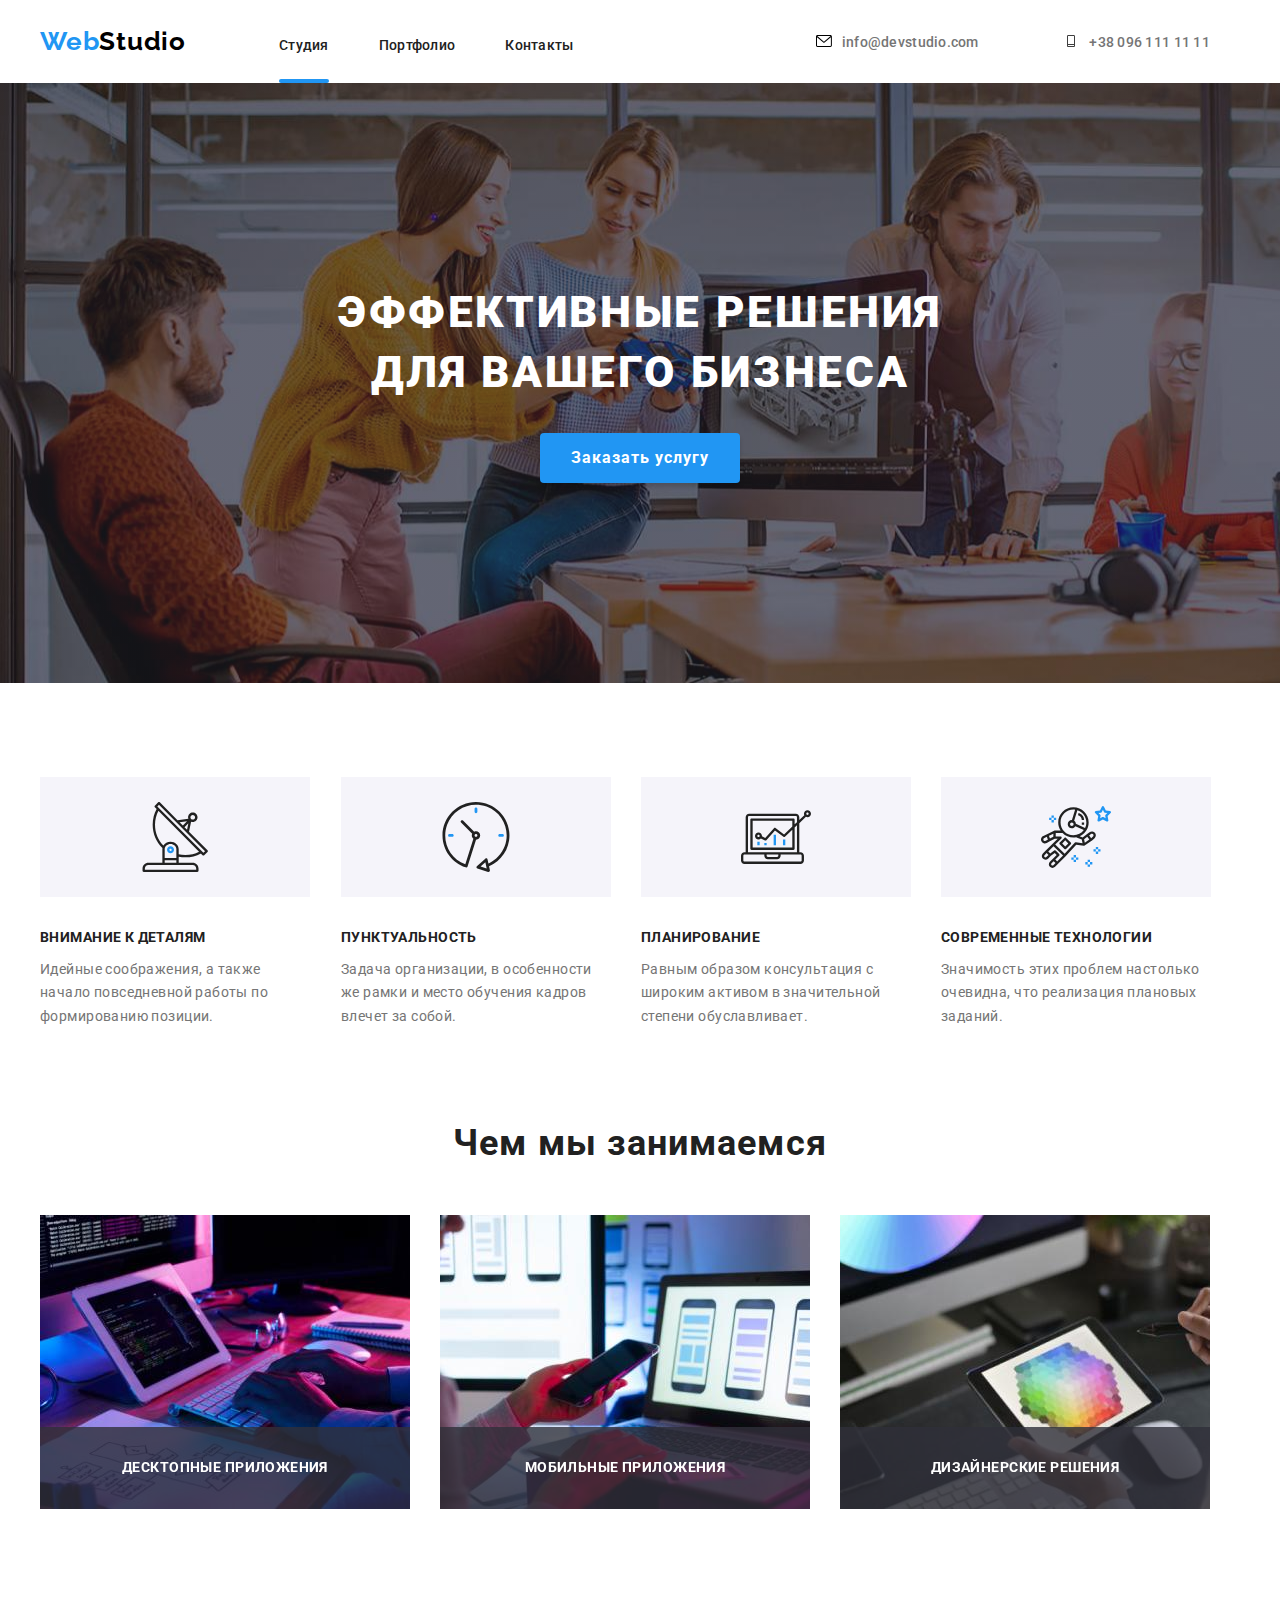
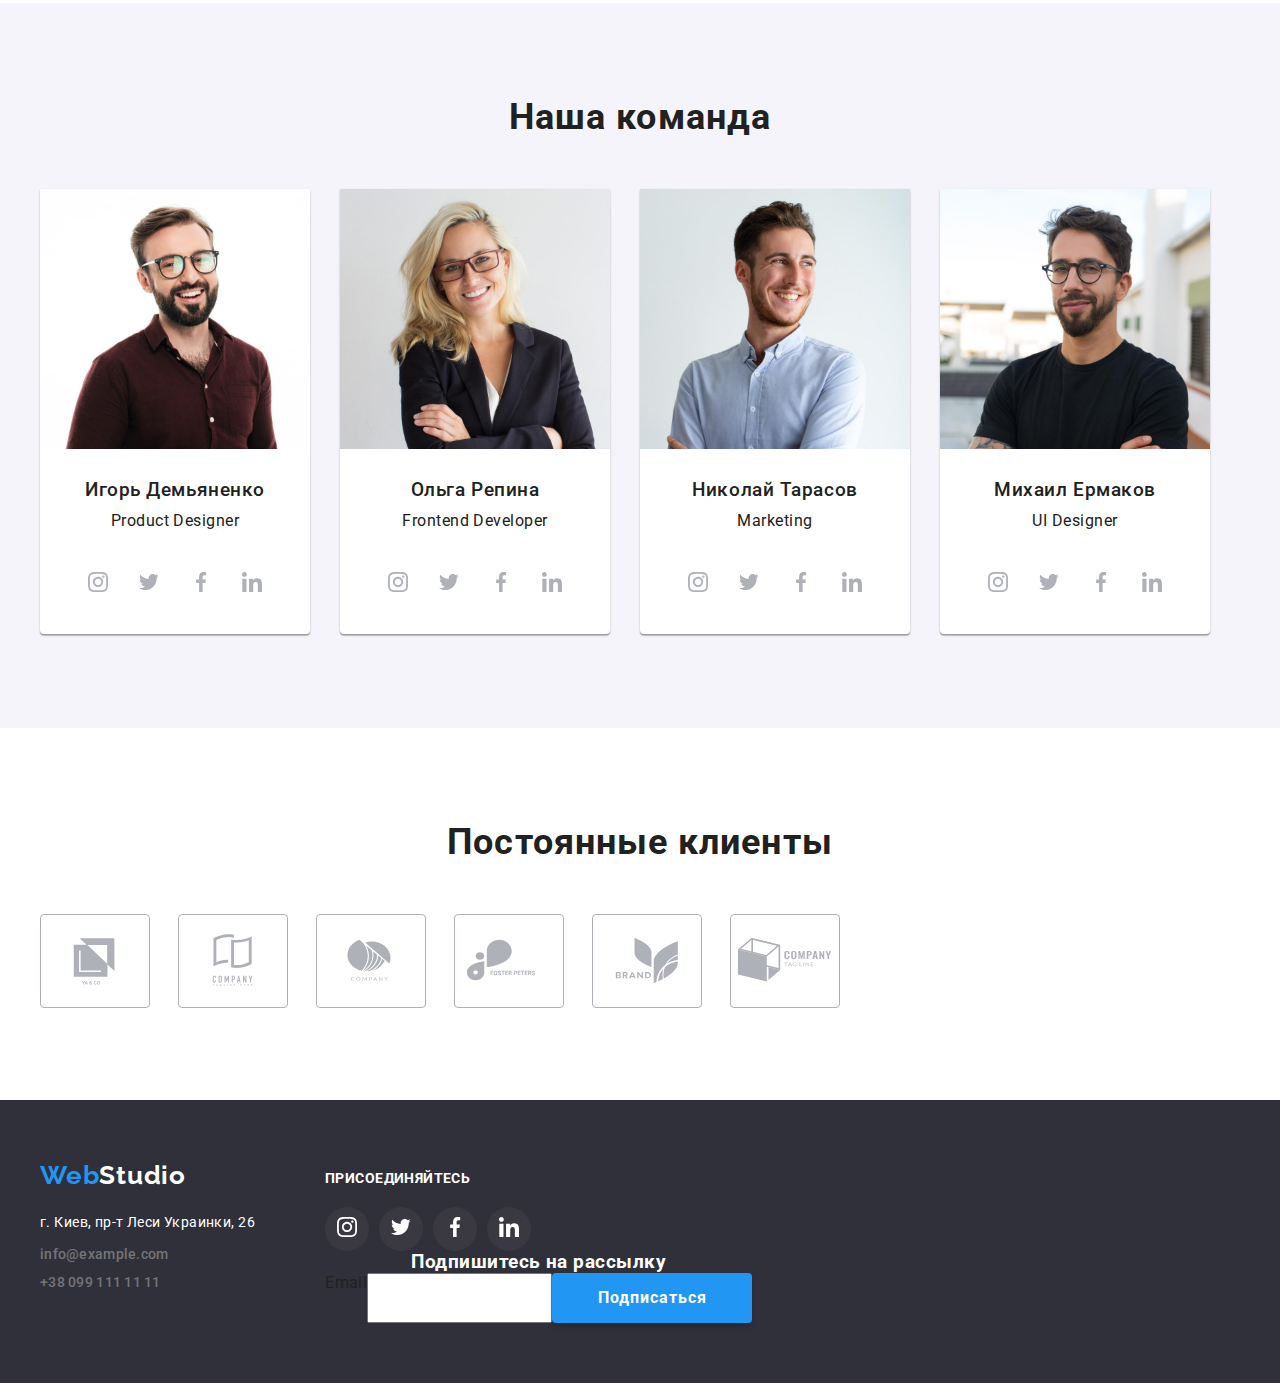
==== index.html @ 3b778300 "дз5 в 2,3" ====
<!DOCTYPE html>
<html lang="ru">
<head>
    <meta charset="UTF-8">
    <meta http-equiv="X-UA-Compatible" content="IE=edge">
    <meta name="viewport" content="width=device-width, initial-scale=1.0">
    <title>Document</title>
    <link href="https://cdnjs.cloudflare.com/ajax/libs/modern-normalize/1.1.0/modern-normalize.min.css">
            <link rel="preconnect" href="https://fonts.googleapis.com">
<link rel="preconnect" href="https://fonts.gstatic.com" crossorigin>
<link href="https://fonts.googleapis.com/css2?family=Raleway:wght@700&family=Roboto:wght@400;500;700;900&display=swap" rel="stylesheet">
        <link rel="stylesheet" href="./css/styles.css" />
</head>
<body> 
 
    <header>
        <div class="container header">
        <nav class="nav">
            <div class="logo-box"><a class="logo " href="./index.html" >Web<span class="logo-studio">Studio</span></a></div>
            <ul class="ul">
                <li class="list-item">
                   <a class="btn-menu link pagge" href="./index.html">Студия</a> 
                </li>
                <li>
                   <a class="btn-menu link" href="./portfolio.html">Портфолио</a> 
                </li><li>
                   <a class="btn-menu link" href="http://1">Контакты</a> 
                </li>
            </ul>
        </nav>
        
            <ul class="mail">                
                <li class="mail-box"><div class="mail-hover"><a class="adress-contakt " href="mailto:info@devstudio.com">
                    <svg><use width="16" height="12" class="adress-icon" href="./img/icons.svg#mail"></use></svg><span class="adress-o">info@devstudio.com</span></a></div></li>
                <li class="mail-box"><div class="mail-hover"><a class="adress-contakt last " href="tel:+380961111111">
                    <svg><use width="16" height="12" class="adress-icon" href="./img/icons.svg#phone"></use></svg><span class="adress-o">+38 096 111 11 11</span></a></div></li>
            </ul>
        
        </div>
    </header>
 
        <!--section main-->
        
        <main class="main">
        <section class="hero ">
            <div class="container hero-box">
            <h1 class="hero-text">Эффективные решения <br> для вашего бизнеса</h1>
            <button data-modal-open class="hero-button" type="button">Заказать услугу</button>
            <div class="backdrop is-hidden" data-modal><div class="modal"><button data-modal-close class="btn-modal">
               <a class="modal-link" href=""> <svg class="btn-modal-pic">
                    <use class="modal-icon" href="./img/icons.svg#close-black">
                    </use>
                </svg></a>
            </button></div>
            </div>
        </section>
        <!--section peculiarity-->
        <section class="feature">
            <div class="container">
            <ul class="ul">
                <li class="description">
                    <div class="description-box">
                        <svg>
                            <use  width="70" height="70" class="description-icon" href="./img/icons.svg#warning">
                            </use>
                        </svg>
                    </div>
                    <h3 class="advantage-title">Внимание к деталям</h3>
                    <p class="advantage-text">Идейные соображения, а также начало повседневной работы по формированию позиции.</p>
                </li>
                <li class="description">
                    <div class="description-box">
                     <svg>
                        <use  width="70" height="70" class="description-icon" href="./img/icons.svg#clock">
                        </use>
                       </svg>
                    </div>
                    <h3 class="advantage-title">Пунктуальность</h3>
                    <p class="advantage-text">Задача организации, в особенности же рамки и место обучения кадров влечет за собой.</p>
                </li>
                <li class="description">
                    <div class="description-box">
                     <svg>
                        <use  width="70" height="70" class="description-icon" href="./img/icons.svg#pc">
                        </use>
                     </svg>
                    </div>
                    <h3 class="advantage-title">Планирование</h3>
                    <p class="advantage-text">Равным образом консультация с широким активом в значительной степени обуславливает.</p>
                </li>
                <li class="description">
                    <div class="description-box">
                      <svg>
                        <use  width="70" height="70" class="description-icon" href="./img/icons.svg#astronaut">
                        </use>
                     </svg>
                    </div>
                    <h3 class="advantage-title">Современные технологии</h3>
                    <p class="advantage-text">Значимость этих проблем настолько очевидна, что реализация плановых заданий.</p>
                </li>
            </ul>
            </div>
    </section>
    <section class="workers">
    <div class="container">
        <h2 class="prezent" >Чем мы занимаемся</h2>
        <ul class="ul">
            <li class="prezent-link">
              <div class="perzent-box"> <img class="prezent-picture"  src="./img/img.jpg" alt="пишет текст на компютере" width="370" height="294"> 
               <div  class="prezent-description"> <p class="prezent-text">Десктопные приложения</p></div></div>
            </li>
            <li class="prezent-link">
               <div class="perzent-box"><img class="prezent-picture"  src="./img/img1.jpg" alt="смотрит на мобильную версию" width="370" height="294"> 
               <div  class="prezent-description"> <p class="prezent-text">Мобильные приложения</p></div></div>
            </li>
            <li class="prezent-link">
               <div class="perzent-box"><img class="prezent-picture"  src="./img/img2.jpg" alt="подберает цвет на планшете" width="370" height="294"> 
               <div  class="prezent-description"> <p class="prezent-text">Дизайнерские решения</p></div></div>
            </li>
        </ul>
    </div>
    </section>
    <section class="comand-section">
    <div class="container ">
        <h2 class="comand">Наша команда</h2>
        <ul class="ul">
            <li class="comand-li">
                <img class="comand-foto" src="./img/igor.jpg" alt="Игорь Демьяненко" width="270" height="260">
                <div class="comand-cart">
                <h3 class="comand-person">Игорь Демьяненко</h3>
                <p class="comand-profession" lang="en"> Product Designer</p>
                </div>
                <div class="social-section">
                    <ul class="social">
                    <li class="social-link">
                       <a class="sl" href="">
                           <svg>
                               <use  width="20" height="20" class="social-icon" href="./img/icons.svg#instagram">

                               </use>
                           </svg>
                       </a>
                    </li>
                    <li class="social-link">
                        <a class="sl" href="">
                           <svg>
                               <use  width="20" height="20" class="social-icon" href="./img/icons.svg#twitter">

                               </use>
                           </svg>
                       </a>
                    </li>
                    <li class="social-link">
                        <a class="sl" href="">
                           <svg>
                               <use  width="20" height="20" class="social-icon" href="./img/icons.svg#facebook">

                               </use>
                           </svg>
                       </a>
                    </li>
                    <li class="social-link">
                        <a class="sl" href="">
                           <svg>
                               <use  width="20" height="20" class="social-icon" href="./img/icons.svg#linkedin">

                               </use>
                           </svg>
                       </a>
                    </li>
                </ul>
                </div>
            </li>
            <li class="comand-li">
                <img class="comand-foto" src="./img/olga.jpg" alt="Ольга Репина" width="270" height="260">
                <div class="comand-cart">
                <h3 class="comand-person">Ольга Репина</h3>
                <p class="comand-profession" lang="en"> Frontend Developer</P>
                </div>
                 <div class="social-section">
                   <ul class="social">
                    <li class="social-link">
                       <a class="sl" href="">
                           <svg>
                               <use  width="20" height="20" class="social-icon" href="./img/icons.svg#instagram">

                               </use>
                           </svg>
                       </a>
                    </li>
                    <li class="social-link">
                        <a class="sl" href="">
                           <svg>
                               <use  width="20" height="20" class="social-icon" href="./img/icons.svg#twitter">

                               </use>
                           </svg>
                       </a>
                    </li>
                    <li class="social-link">
                        <a class="sl" href="">
                           <svg>
                               <use  width="20" height="20" class="social-icon" href="./img/icons.svg#facebook">

                               </use>
                           </svg>
                       </a>
                    </li>
                    <li class="social-link">
                        <a class="sl" href="">
                           <svg>
                               <use  width="20" height="20" class="social-icon" href="./img/icons.svg#linkedin">

                               </use>
                           </svg>
                       </a>
                    </li>
                </ul>
                </div>
            </li>
            <li class="comand-li">
                <img class="comand-foto" src="./img/nikolay.jpg" alt="Николай Тарасов" width="270" height="260">
                <div class="comand-cart">
                <h3 class="comand-person">Николай Тарасов</h3>
                <p class="comand-profession" lang="en"> Marketing</p>
                </div>
                  <div class="social-section">
                    <ul class="social">
                    <li class="social-link">
                       <a class="sl" href="">
                           <svg>
                               <use  width="20" height="20" class="social-icon" href="./img/icons.svg#instagram">

                               </use>
                           </svg>
                       </a>
                    </li>
                    <li class="social-link">
                        <a class="sl" href="">
                           <svg>
                               <use  width="20" height="20" class="social-icon" href="./img/icons.svg#twitter">

                               </use>
                           </svg>
                       </a>
                    </li>
                    <li class="social-link">
                        <a class="sl" href="">
                           <svg>
                               <use  width="20" height="20" class="social-icon" href="./img/icons.svg#facebook">

                               </use>
                           </svg>
                       </a>
                    </li>
                    <li class="social-link">
                        <a class="sl" href="">
                           <svg>
                               <use  width="20" height="20" class="social-icon" href="./img/icons.svg#linkedin">

                               </use>
                           </svg>
                       </a>
                    </li>
                </ul>
                </div>
            </li>
            <li class="comand-li last">
                <img class="comand-foto" src="./img/mihail.jpg" alt="Михаил Ермаков" width="270" height="260">
                <div class="comand-cart">
                <h3 class="comand-person">Михаил Ермаков</h3>
                <p lang="en"class="comand-profession">UI Designer</p>
                </div>
                  <div class="social-section">
                   <ul class="social">
                    <li class="social-link">
                       <a class="sl" href="">
                           <svg>
                               <use  width="20" height="20" class="social-icon" href="./img/icons.svg#instagram">

                               </use>
                           </svg>
                       </a>
                    </li>
                    <li class="social-link">
                        <a class="sl" href="">
                           <svg>
                               <use  width="20" height="20" class="social-icon" href="./img/icons.svg#twitter">

                               </use>
                           </svg>
                       </a>
                    </li>
                    <li class="social-link">
                        <a class="sl" href="">
                           <svg>
                               <use  width="20" height="20" class="social-icon" href="./img/icons.svg#facebook">

                               </use>
                           </svg>
                       </a>
                    </li>
                    <li class="social-link">
                        <a class="sl" href="">
                           <svg>
                               <use  width="20" height="20" class="social-icon" href="./img/icons.svg#linkedin">

                               </use>
                           </svg>
                       </a>
                    </li>
                </ul>
                </div>
    </section>
    <section class="client">
        <div class="container">
            <h2 class="client-text">Постоянные клиенты</h2>
            <ul class="client-section" >
                <li class="client-company">
                    <a href="" class="client-link">
                    <svg class="union">
                      <use width="106"  height="92"  class="icon-client" href="./img/icons.svg#union" ></use>  
                        
                    </svg>
                    </a>
                </li >
                <li class="client-company">
                    <a href="" class="client-link">
                    <svg class="union">
                      <use width="106"  height="92"  class="icon-client" href="./img/icons.svg#union-2"></use>  
                        
                    </svg>
                    </a>
                </li>
                <li class="client-company">
                    <a href="" class="client-link">
                        <svg class="union">
                            <use width="106"  height="92"  class="icon-client" href="./img/icons.svg#union-3"></use>  
                        </svg>
                    </a>
                </li>
                <li class="client-company">
                   <a href="" class="client-link">
                    <svg class="union">
                      <use width="106"  height="92"  class="icon-client" href="./img/icons.svg#union-4"></use>  
                        </svg>
                    </a>
                </li>
                <li class="client-company">
                   <a href="" class="client-link">
                   <svg class="union">
                      <use width="106"  height="92"  class="icon-client" href="./img/icons.svg#union-5"></use>  
                        
                    </svg>
                    </a>
                </li>
                <li class="client-company">
                   <a href="" class="client-link">
                    <svg class="union">
                      <use width="106"  height="92"  class="icon-client" href="./img/icons.svg#union-6"></use>  
                        
                    </svg>
                    </a>
                </li>
            </ul>
        </div>

    </section>
    </main>
    <footer class="footer ">
        <div class="container" style="display: flex;">
        <div class="fb-contact ">
        <!-- <div class="social-fl"> -->
           <div class="logo-footer"><a class="logo " href="./index.html">Web<span class="logo-studio-footer">Studio</span></a>
            </div> 
           <address  class="adress-foorer-box">
            <ul class="adress-footer link">
                <li class="ul-footer link">
                    <a class="footer-k adress link" href="">г. Киев, пр-т Леси Украинки, 26</a>
                </li>
                <li class="ul-footer link">
                    <a class="adress-contakt link" href="mailto:info@example.com">info@example.com</a>
                </li>
                <li class="ul-footer link">
                    <a class="adress-contakt last link" href="tel:+380991111111">+38 099 111 11 11</a>
                </li>
            </ul>
          </address>
        </div>
        <!-- </div>  -->
        <div class="comon "> <div><h2 class="comon-text">присоединяйтесь</h2></div>
           
                 <div>
                     <ul class="social-footer  ">
                    <li class="social-link social-link--footer">
                       <a href="">
                           <svg>
                               <use  class="social-icon-f" href="./img/icons.svg#instagram">

                               </use>
                           </svg>
                       </a>
                    </li>
                    <li class="social-link social-link--footer">
                        <a href="">
                           <svg>
                               <use  class="social-icon-f" href="./img/icons.svg#twitter">

                               </use>
                           </svg>
                       </a>
                    </li>
                    <li class="social-link social-link--footer">
                        <a href="">
                           <svg>
                               <use class="social-icon-f" href="./img/icons.svg#facebook">

                               </use>
                           </svg>
                       </a>
                    </li>
                    <li class="social-link social-link--footer">
                        <a href="">
                           <svg>
                               <use   class="social-icon-f" href="./img/icons.svg#linkedin">
                               </use>
                           </svg>
                       </a>
                    </li>
                 </ul></div>
        <div>
            <h3 class="footer-link">Подпишитесь на рассылку</h3>
        </div>
        <div class="letter">
            <label for="user_email">Email</label>
  <input type="email" name="email" id="user_email" />
            <button class="btn-footer">Подписаться</button>
        </div>
        
      </div>
    </footer>
  </div>
  <script src="./js/modal.js"></script>
 </body>
</html>
---- css/styles.css ----
body {
    color: #212121;
    font-family: 'Roboto', sans-serif;
    letter-spacing: 0.03em;
    margin: 0;
    padding: 0;
    
}
:root{
    --primary-title-color: #212121;
    --secondary-title-color: #757575;
    --adress-color: #ffffff;
    --hover-effect-color: #2196F3;
    --futer-color: #2F303A;
    --section-color: #F5F4FA;

}
h3,
p,
ul{   
    margin: 0;
    padding: 0;
}
.container {
    width: 1200px;
    padding-left: 15px;
    padding-right: 15px;
    margin-left: auto;
    margin-right: auto;
}
.header{
    display: flex;
    align-items: center;
    justify-content: center;
   }
.nav{ 
    display: flex;
    align-items: baseline;
   }
.header .mail-box {
    /*margin-top: 32px;
    */
        /*padding-bottom: 32px;*/
        padding-top: 32px;
        margin-bottom: 32px;
}
.main-header {
    border-bottom: 1px solid #ECECEC;
    
}
.link{
    display: block;
    text-decoration: none;
    list-style: none;
}
.logo{
    display: flex;
    font-family: Raleway;
    font-weight: 700;
    font-size: 26px;
    line-height: 1.19;
    letter-spacing: 0.03em;
    color: var(--hover-effect-color);
    text-decoration: none;
    list-style: none;
    
}
.logo-box{
    padding-top: 24px;
    padding-bottom: 25px;
    }
a.logo{
    
    margin-bottom: 0px;
}
.logo-studio{
    display: flex;
    margin-right: 93px;
    
    font-family: Raleway;
    font-weight: 700;
    font-size: 26px;
    line-height: 1.19;
    letter-spacing: 0.03em;
    color: black;
        }
.logo-studio-footer{
      font-family: Raleway;
      font-weight: 700;
      font-size: 26px;
      line-height: 1.19;
      letter-spacing: 0.03em;
      text-decoration: none;
      color:var(--adress-color) 
      }
.ul{
        display: flex;
        /* margin-bottom: 94px; */
        list-style: none;
        text-decoration: none;
        padding-inline-start: 0px;

    }
    .nav ul{
        margin-bottom: 0px;
    }
.ul a{
       list-style-type: none;
       list-style: none;
              
    }
    .ik {
        display: flex;
        margin-bottom: 50px;
        list-style: none;
        text-decoration: none;
        padding-inline-start: 0px;
    }
.list-item{
    position: relative;
}
.btn-menu{
    position: relative;
    margin-right: 50px;
    font-weight: 500;
    font-size: 14px;
    line-height: 1.14;
    letter-spacing: 0.02em;
    color: var(--primary-title-color);
    text-decoration: none;
    transition-property: color;
    transition-duration: 250ms;
    transition-timing-function: cubic-bezier(0.4, 0, 0.2, 1);
}

.btn-menu:hover,:focus{color: var(--hover-effect-color);}
.pagge::after {
    content: '';
    width: 100%;
    height: 4px;
    background-color: var(--hover-effect-color);
    position: absolute;
    bottom: -30px;
    left: 0;
    border-radius: 2px;
    
}

.adress-contakt{
    margin-right: 50px;
    font-weight: 500;
    font-size: 14px;
    line-height: 1.14;
    letter-spacing: 0.02em;
    color: var(--secondary-title-color);
    font-style: normal;
    text-decoration: none;
    list-style: none;
    transition-property: color;
    transition-duration: 250ms;
    transition-timing-function: cubic-bezier(0.4, 0, 0.2, 1);
    }
    
   
.adress-contakt:hover,:focus{color: var(--hover-effect-color);
}

.adress-contakt svg{
    width: 16px;
    height: 12px;
}
.adress-icon{
    display: flex;
    /* margin: right 10px; */
}
.adress-o{
    margin-left: 10px;
}
/* .adress-icon:hover{
    fill: var(--hover-effect-color);
} */
.mail-hover:hover {
    color: var(--hover-effect-color);
    fill: currentColor;
}
.mail{margin-left: auto;
    margin-top: 0px;
    margin-bottom: 0;
  }
.mail-box{
    display: inline-block;
    margin-left: auto;
    margin-right: 30px;
    text-decoration: none;
    list-style: none;
}
.last{margin-right: 0px;}

.hero{
    display: block;
    max-width: 100%;
    height: auto;
    margin-left: auto;
    margin-right: auto;
    
    
    max-width: 1600px;
    /* height: 600px; */
    padding-top: 200px;
    padding-bottom: 200px;
    
    background-image: linear-gradient(to right, rgba(47, 48, 58, 0.4), rgba(47, 48, 58, 0.4)),
    url(../images/heroy.jpg);
    
    /* background-position: center;
    background-size: cover; */
    background-repeat: no-repeat;
    
}
.hero-text{
    display: flex;
    justify-content: center;
    box-sizing: content-box;
    margin-top: 0px;
    margin-bottom: 30px;
    font-weight: 900;
    font-size: 44px;
    line-height: 1.36;
    text-align: center;
    letter-spacing: 0.06em;
    text-transform: uppercase;
    color: var(--adress-color)
    
}
.hero-button{
    display: block;
    margin-left: auto;
    margin-right: auto;
    font-family: Roboto;
    width: 200px;
    height: 50px;
    font-weight: 700;
    font-size: 16px;
    line-height:1.85;
    letter-spacing: 0.06em;
    cursor: pointer;
    color: var(--adress-color);
    background: #2196F3;
    box-shadow: 0px 4px 4px rgba(0, 0, 0, 0.15);
    border-radius: 4px;
    border: none;
      transition-property: color;
      transition-duration: 250ms;
      transition-timing-function: cubic-bezier(0.4, 0, 0.2, 1);
}
.backdrop{
    position: fixed;
    top: 0;
    left: 0;
    width: 100%;
    height: 100%;
    background: rgba(0, 0, 0, 0.2);
    transition-property: background;
    transition-duration: 250ms;
    transition-timing-function: cubic-bezier(0.4, 0, 0.2, 1);
    
    
}
.backdrop.is-hidden{
    opacity: 0;
    pointer-events: none;
}
.modal{
    position: absolute;
    top: 50%;
    left: 50%;
    transform: translate(-50%, -50%);
    height: 581px;
    width: 528px;
    background-color: var(--adress-color);
    box-shadow: 0px 1px 3px rgba(0, 0, 0, 0.12),
    0px 1px 1px rgba(0, 0, 0, 0.14),
    0px 2px 1px rgba(0, 0, 0, 0.2);
    border-radius: 4px;
    
}

.btn-modal{
    display: flex;
    justify-content: center;
    align-items: center;
    margin-left: auto;
    margin-right: 8px;
    margin-top: 8px;
    width: 30px;
    height: 30px;
    fill: var(--secondary-title-color);
    background: #FFFFFF;
    border: 1px solid rgba(0, 0, 0, 0.1);
    border-radius: 50%;
    transition-property: color;
    transition-duration: 2000ms;
    transition-timing-function: cubic-bezier(0.4, 0, 0.2, 1);
}
/* .btn-modal:hover{
    
    border: 1px solid var(--hover-effect-color);
    cursor:pointer;
    } */
/* .modal-icon{
    width: 100%;
} */
.btn-modal:hover .modal-icon{
    fill: var(--hover-effect-color);
}

.btn-modal-pic{
    display: flex;
    
    justify-content: center;
    align-items: center;
    width: 18px;
    height: 18px;
}

/*feature*/
.feature{/*padding-bottom: 94px;*/
padding-top: 94px; padding-bottom: 94px;}
.description{
    margin-right: 30px;
}
.description:last-child{
    margin-right: 0px;
}
.description-box{
    display: flex;
    justify-content: center;
    align-items: center;
    width: 270px;
    height: 120px;
    background-size:cover;
    background-color: #F5F4FA;
    margin-bottom: 30px;
}
.description-box svg{
    width: 70px;
    height: 70px;
}
.description-icon{
    
    
    fill:#212121;
    /* margin: auto;
    width: 270px; 
    height: 120px; */
    
    
}
.advantage-title{
    display: inline-block;
    margin-bottom: 10px;
    font-family: Roboto;
    font-weight: 700;
    font-size: 14px;
    line-height: 1.42;
    letter-spacing: 0.03em;
    text-transform: uppercase;
    color: var(--primary-title-color);
}
.advantage-text{
    display: inline-block;
    width: 270px;
    font-family: Roboto;
    font-size: 14px;
    line-height: 1.71;
    margin-bottom: 0px;
    letter-spacing: 0.03em;
    color: var(--secondary-title-color);
}
/*prezent*/ 
.prezent-picture {
        
        display: block;
        max-width: 100%;
        height: auto;
    }

.workers{
    /* padding-top: 94px; */
    padding-bottom: 94px;}
.prezent{
    display: flex;
    justify-content: center;
    margin-right: auto;
    margin-top: 0px;
    margin-bottom: 50px;
    margin-left: auto;
    font-weight: 700;
    font-size: 36px;
    line-height: 1.16;
    text-align: center;
    letter-spacing: 0.03em;
}
.prezent-link{
    position: relative;
    display: inline-block;
    margin-right: 30px;
    
}
.prezent-link:last-of-type{margin-right: 0px;}
/*comand*/
.perzent-box{
    position: relative;}
.prezent-description{
    width: 100%;
    height: 82px;
    background-color: rgba(47, 48, 58, 0.8);
    position: absolute;
    bottom: 0;    
    color: var(--adress-color);
    font-family: Roboto;
    font-style: normal;
    font-weight: 700;
    font-size: 14px;
    line-height: 1.14;
    letter-spacing: 0.03em;
    text-transform: uppercase;
    /* text-align: center; */
   
}
.prezent-text{
    display: flex;
    height: 100%;
    justify-content: center;
    align-items: center;
    /* position: relative;
    left: 50%;
    top: 50%;
    transform: translate(-25%, -50%); */
    
}

.comand-section {
    padding-top: 94px;
    padding-bottom: 94px;
    max-width: 1600px;
    margin-left: auto;
    margin-right: auto;
    background-color: var(--section-color);}
    
.comand{
    display: flex;
    margin-top: 0px;
    margin-bottom: 50px;
    justify-content: center;
    font-family: Roboto;
    font-weight: 700;
    font-size: 36px;
    line-height: 1.16;
    text-align: center;
    letter-spacing: 0.03em;
    color: var(--primary-title-color);
}

.comand-li{
    display: flex;
    flex-direction: column;
    justify-content: center;
    background-color: var(--adress-color);
    margin-right: 30px;
    box-shadow: 0px 1px 3px rgba(0, 0, 0, 0.12),
    0px 1px 1px rgba(0, 0, 0, 0.14),
    0px 2px 1px rgba(0, 0, 0, 0.2);
    border-radius: 0px 0px 4px 4px;
    
}    
.comand-li:last-of-type{margin-right: 0px;}
.comand-foto{
    display: block;
    max-width: 100%;
    height: auto;
    
}
   .card{
       
       padding-top: 20px;
       
   }
.comand-cart p,h3{display: flex;
        justify-content: center;}
.comand-cart p{margin-top: 10px;
margin-bottom: 30px;}
.comand-person{
    
    margin-top: 30px;
    margin-bottom: 10px;
    font-weight: 500;
    /*font-size: 16px;*/
    line-height: 1.19;
    text-align: center;
    letter-spacing: 0.03em;
    color: var(--primary-title-color);

}
.comand-proffession{
    margin-bottom: 10px;
    margin-top: 10px;
    line-height: 1.19;
    letter-spacing: 0.03em;
    color: var(--secondary-title-color);
}

.social{
    display: flex;
    justify-content:space-around;
    padding-left: 0px;
    margin-bottom: 30px;
}
.social-section{
    padding-left: 32px;
    padding-right: 32px;
}
.social-link{
    display: flex;
    flex-direction: column;
    justify-content: center;
    align-items: center;
    
    width: 44px;
    height: 44px;
    fill: #AFB1B8;
    text-decoration: none;
    list-style: none;

}


.social-link svg{
    width: 20px;
    height: 20px;
}
.sl{ width: 100%;
    height: 100%;
    display: flex;
    border-radius: 50%;
    align-items: center;
    justify-content: center;
      transition-property: fill, background-color;
      transition-duration: 250ms;
      transition-timing-function: cubic-bezier(0.4, 0, 0.2, 1);
}
.sl:hover {
    /* display: flex;
    border-radius: 50%; */
    fill: var(--adress-color);
    background-color: var(--hover-effect-color);
    /* width: 44px;
    height: 44px;
    justify-content: center;
    align-items: center; */
}
.social-link:focus{
    background-color: var(--hover-effect-color);
}
.social-icon:hover{
    fill: var(--adress-color);
}   
   


.social-icon-instagram{
    background-position: center;
    background-size: cover;
    
}
.social-icon{
    display:flex;
      transition-property: color;
      transition-duration: 250ms;
      transition-timing-function: cubic-bezier(0.4, 0, 0.2, 1);
   
}

.adress{
    font-style: normal;
    font-size: 14px;
    line-height: 1.71;
    letter-spacing: 0.03em;
    
    columns: var(--adress-color);
}
.client{
    padding-top: 94px;
    padding-bottom: 94px;
}
.client-text{
  
   margin-top: 0px;
   margin-bottom: 50px;
   justify-content: center;
   font-family: Roboto;
   font-weight: 700;
   font-size: 36px;
   line-height: 1.16;
   text-align: center;
   letter-spacing: 0.03em;
   color: var(--primary-title-color);
}
.client-section {
    display: flex;
    padding-left: 0px;
    /* justify-content: space-evenly; */
    text-decoration: none;
    list-style: none;

}
.client-company{
    /* display: flex;
    width: 100%;
    align-items: center;
    justify-content: center; */
    margin-right: 30px;
    /* border: 1px solid #AFB1B8;
    /* box-sizing: border-box; */
    border-radius: 4px;  */
    width: 170px;
    height: 92px;
    
}
.client-company:last-child{
    margin-right: 0px;
    
}


.client-link{
    display: flex;
    width:100%;
    fill: #afb1b8;
    border: 1px solid #AFB1B8;
    justify-content: center;
    align-items: center;
    border-radius: 4px;
    background: transparent;
    transition-property: fill, background-color;
    transition-duration: 250ms;
    transition-timing-function: cubic-bezier(0.4, 0, 0.2, 1);
}
/* .client-company:hover,
.client-company:focus{
    fill: #2196F3;
    border: 1px solid #2196F3;
    fill: var(--hover-effect-color);
    cursor:pointer;
    
} */
.client-link:hover,
.client-link:focus{
    fill: #2196F3;
    border: 1px solid #2196F3;
    fill: var(--hover-effect-color);
cursor:pointer;
}

.icon-client{
    display: flex;
    background-position: 50% 50%;
  
}
.icon-client:hover,
.icon-client:focus {
    fill: #2196F3;
}
.union{

       width: 106px;
       height: 92px;
    
       
}


.footer{
    background-color: var(--futer-color);
    font-style: normal;
    list-style-type: none;
    max-width: 1600px;
    margin-left: auto;
    margin-right: auto;
}
/*page2-portfolio*/
.primery-section{
    display: flex;
    flex-direction: column;
    justify-content: center;
    align-items: center;
}
.logo-footer {
    display: flex;
    margin-bottom: 20px;
}
.adress-foorer-box{display: flex;}
.footer-link{
    color: var(--adress-color);
}
.btn-footer {
    font-family: Roboto;
    font-style: normal;
    font-weight: 700;
    font-size: 16px;
    line-height: 1.87;
    letter-spacing: 0.06em;
    color: var(--adress-color);
    background-color: var(--hover-effect-color);
    box-shadow: 0px 4px 4px rgba(0, 0, 0, 0.15);
    border-radius: 4px;
    border: 0;
    width: 200px;
    height: 50px;
}
.btn-footer::after {
    width: 24px;
    height: 24px;
    background: url(../img/icons.svg#letter);}

.btn-menu-portfolio{
    display: flex;
    justify-content: center;
    border-radius: 4px;
    font-family: Roboto;
    font-weight: 500;
    font-size: 16px;
    line-height: 1.62;
    text-align: center;
    letter-spacing: 0.03em;
    cursor: pointer;
    padding: 6px 22px 6px 22px;
    color: var(--primary-title-color);
    background-color: #F5F4FA;
    border-color: transparent;
       
}
.letter{
    display: flex;

}
.btn-section{margin-right: 8px;}
.btn-section:last-child{margin-right: 0px;}
.galary-box{padding-top: 94px;
padding-bottom: 94px;}
.gallery{
    flex-wrap: wrap;
}
/* .foto-link{
    transition-property: fill,
    background-color;
    transition-duration: 10000ms;
    transition-timing-function: cubic-bezier(0.4, 0, 0.2, 1);
} */
.foto-link:hover,
.foto-link:focus {
    background: #FFFFFF;
    box-sizing: border-box;
    box-shadow: 0px 1px 1px rgba(0, 0, 0, 0.12),
        0px 4px 4px rgba(0, 0, 0, 0.06),
        1px 4px 6px rgba(0, 0, 0, 0.16);
        
}

.foto-gallery{
    position: relative;
     
    margin-right: 30px;
    margin-bottom: 30px;
    border: 1px solid #EEEEEE;
    box-sizing: border-box;

    
}
.foto-gallery a {
    display: block;
}
.foto-gallery:nth-child(3n){
    margin-right: 0px;}
.foto-gallery:nth-last-child(-n+3){
    margin-bottom: 0px;}


.foto-link-box{
    display: flex;
    position: relative;
    overflow: hidden;
}
.foto-link-img{
    display: block;
    max-width: 100%;
    height: auto;
}
.foto-link-text {
    position: absolute;
    top: 0;
    padding-top: 63px;
    padding-bottom: 63px;
    padding-left: 24px;
    padding-right: 24px;    
    /* transform: translate(50%, 50%); */
    background-color: rgba(33, 150, 243, 0.9);
    color: var(--adress-color);
    max-width: 370px;
    font-family: Roboto;
    font-style: normal;
    font-weight: 500;
    font-size: 18px;
    line-height: 1.55;
    /* or 156% */
    transition: transform 250ms;
    transition-duration: 250ms;
    transition-timing-function: cubic-bezier(0.4, 0, 0.2, 1);
    letter-spacing: 0.03em;
    opacity: 0;
    transform: translateY(100%);
    
}

.foto-link:hover .foto-link-text {
    transform: translateY(0);
    opacity: 1;
}
.foto-link:focus .foto-link-text {
    transform: translateY(0);
    opacity: 1;
}
.btn-menu-portfolio:hover,
.btn-menu-portfolio:focus {
    color: var(--adress-color);
    background-color: var(--hover-effect-color);
}

.gallery-job {
    justify-content: start;
    font-family: Roboto;
    margin-bottom: 4px;
    padding-left: 24px;
    font-weight: 700;
    /* font-size: 18px; */
    line-height: 36px;
    line-height: 2;
    letter-spacing: 0.06em;
    color: var(--primary-title-color);
}
.gallery-menu {
    font-family: Roboto;
    margin-top: 0px;
    padding-left: 24px;
    padding-bottom: 20px;
    font-size: 16px;
    line-height: 30px;
    line-height: 1.88;
    letter-spacing: 0.03em;
    color: var(--secondary-title-color);

}
.social-footer{
    display: flex;
    padding-left: 0px;
    
}



.footer{
    padding-top: 60px;
    padding-bottom: 60px;
}
.footer a{
    display: inline-block;
   /* margin-bottom: 20px;*/
    
}
.social-fl{
    display: flex;
    flex-direction: column;
    
} 
 .social-icon-f{
    fill: var(--adress-color);
    /* background-color: rgba(161, 139, 139, 0.1);
    border-radius: 50%; */
    width: 44px;
    height: 44px;
    
} 
.social-link--footer {
    background-color: rgba(161, 139, 139, 0.1);
    border-radius: 50%;
    transition-property: fill,
    background-color;
    transition-duration: 250ms;
    transition-timing-function: cubic-bezier(0.4, 0, 0.2, 1);
    
}

.social-link--footer:hover {
    background-color: var(--hover-effect-color);
    border-radius: 50%;
}
.social-link--footer{margin-right: 10px;}
.social-link--footer:last-child{
margin-right: 0px;
}

/* .social-link-f a,svg{width: 44px; height: 44px; }
.contact-footer{
    display: flex;
}  */
.comon{display: flex;
flex-direction: column;}
.comon-text{
    padding-bottom: 20px;
    margin-bottom: 0;
    font-family: Roboto;
    font-style: normal;
    font-weight: 700;
    font-size: 14px;
    line-height: 1.14;
    letter-spacing: 0.03em;
    text-transform: uppercase;

    color: #FFFFFF;
}

.social-link-f {
    display: flex;
    flex-direction: column;
    justify-content: center;
    align-items: center;
    margin-bottom: 30px;
    width: 44px;
    height: 44px;
    fill: #AFB1B8;
    /* text-decoration: none;
    list-style: none; */
    border-radius: 50%;
    border-color: rgba(255, 255, 255, 0.1);
     

}
.footer{
    display: flex;
}
.fb-contact{
    display: flex;
    flex-direction: column;
    padding-right: 70px;
    
}
.fb-social{
    display: inline-block;
    margin-top: 0px;
    margin-left: 72px;
}
.adress-footer {
    display: flex;
    flex-direction: column;
    padding-left: 0px;
}
.footer-k{
    color: var(--adress-color);
}
.ul-footer{
    list-style: none;
    text-decoration: none;
    margin-bottom: 9px;
    
}
.portfolio {
    border-bottom: 1px solid #ECECEC;
    
}
.ul-footer:last-child{margin-bottom: 0px;}
.ul-footer {
display: inline-block;
text-decoration: none;
list-style: none;
color: rgba(255, 255, 255, 0.6);
margin-top: 0px;
}
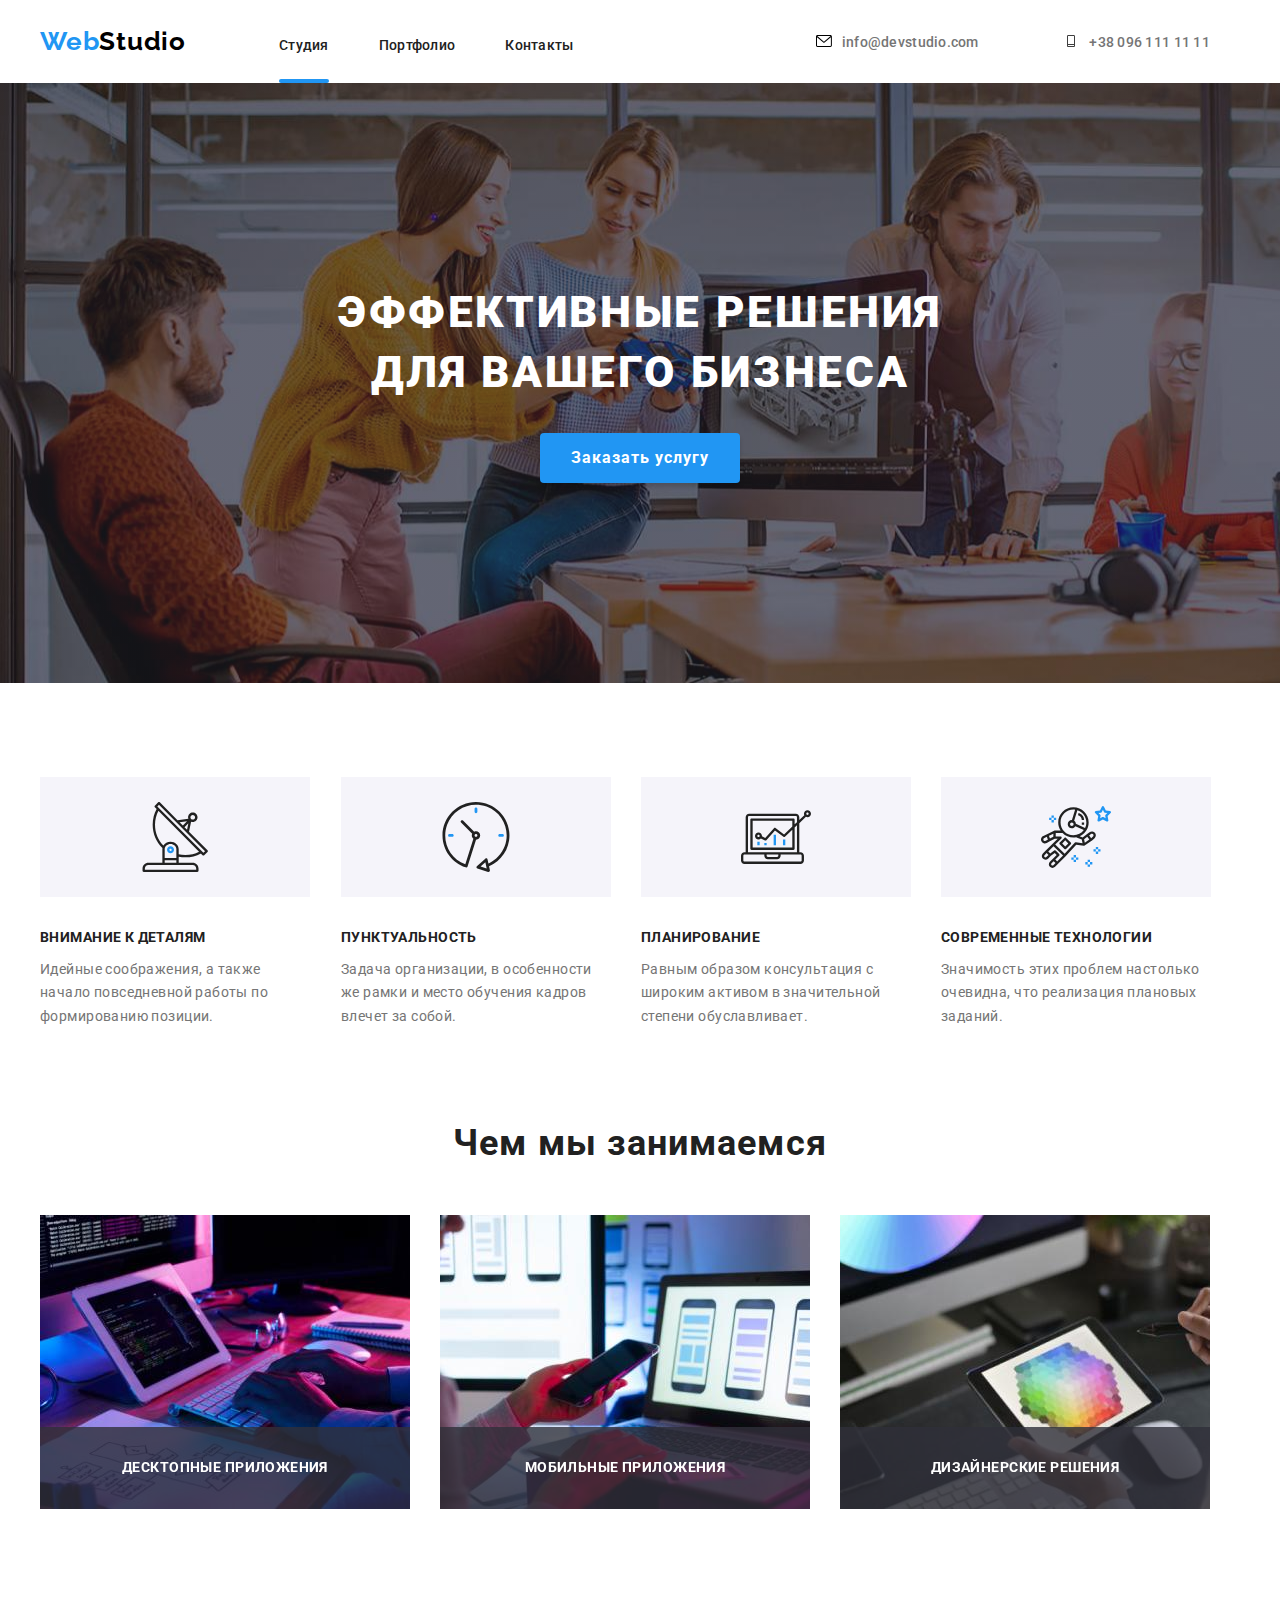
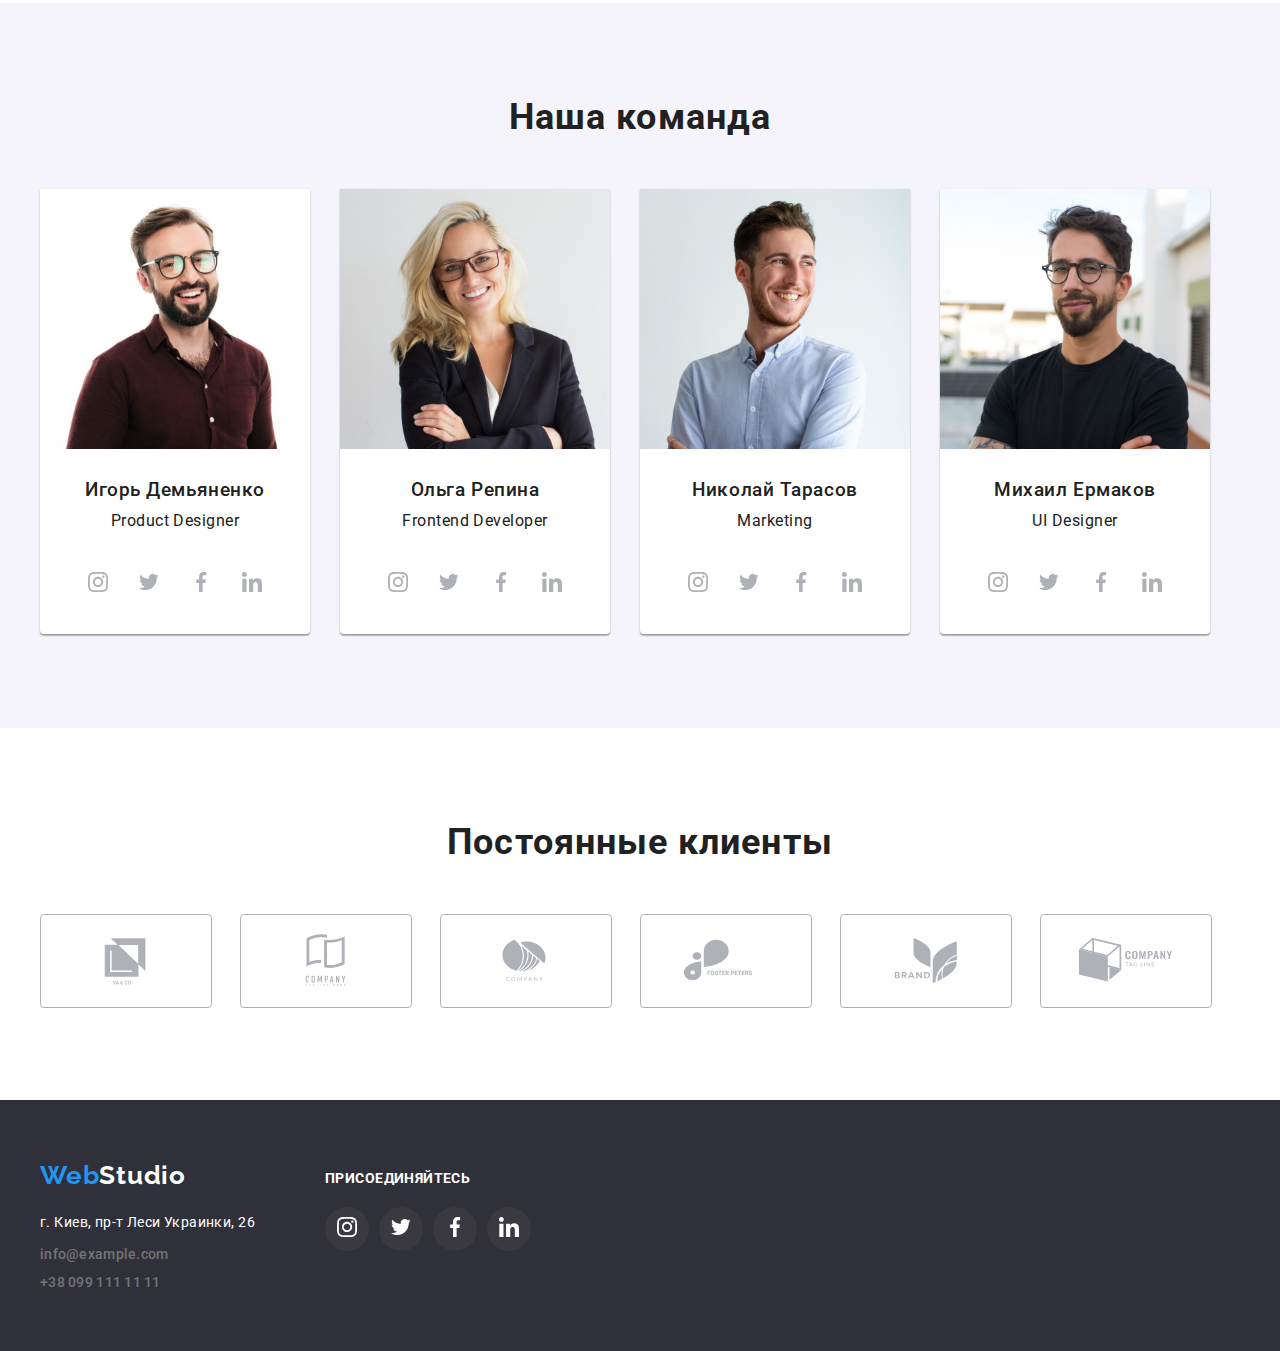
==== commit a2c22e41: "дз5в,2,5" ====
--- a/index.html
+++ b/index.html
@@ -428,7 +428,7 @@
                        </a>
                     </li>
                  </ul></div>
-        <div>
+        <!-- <div>
             <h3 class="footer-link">Подпишитесь на рассылку</h3>
         </div>
         <div class="letter">
@@ -436,7 +436,7 @@
   <input type="email" name="email" id="user_email" />
             <button class="btn-footer">Подписаться</button>
         </div>
-        
+         -->
       </div>
     </footer>
   </div>
--- a/css/styles.css
+++ b/css/styles.css
@@ -156,7 +156,8 @@
     font-style: normal;
     text-decoration: none;
     list-style: none;
-    transition-property: color;
+    transition-property: color,
+    border;
     transition-duration: 250ms;
     transition-timing-function: cubic-bezier(0.4, 0, 0.2, 1);
     }
@@ -249,7 +250,8 @@
     box-shadow: 0px 4px 4px rgba(0, 0, 0, 0.15);
     border-radius: 4px;
     border: none;
-      transition-property: color;
+      transition-property: color,
+      border;
       transition-duration: 250ms;
       transition-timing-function: cubic-bezier(0.4, 0, 0.2, 1);
 }
@@ -260,7 +262,8 @@
     width: 100%;
     height: 100%;
     background: rgba(0, 0, 0, 0.2);
-    transition-property: background;
+    transition-property: background,
+    border;
     transition-duration: 250ms;
     transition-timing-function: cubic-bezier(0.4, 0, 0.2, 1);
     
@@ -298,7 +301,8 @@
     background: #FFFFFF;
     border: 1px solid rgba(0, 0, 0, 0.1);
     border-radius: 50%;
-    transition-property: color;
+    transition-property: color,
+    border;
     transition-duration: 2000ms;
     transition-timing-function: cubic-bezier(0.4, 0, 0.2, 1);
 }
@@ -350,9 +354,6 @@
     
     
     fill:#212121;
-    /* margin: auto;
-    width: 270px; 
-    height: 120px; */
     
     
 }
@@ -386,7 +387,7 @@
     }
 
 .workers{
-    /* padding-top: 94px; */
+    
     padding-bottom: 94px;}
 .prezent{
     display: flex;
@@ -433,11 +434,7 @@
     height: 100%;
     justify-content: center;
     align-items: center;
-    /* position: relative;
-    left: 50%;
-    top: 50%;
-    transform: translate(-25%, -50%); */
-    
+   
 }
 
 .comand-section {
@@ -495,7 +492,7 @@
     margin-top: 30px;
     margin-bottom: 10px;
     font-weight: 500;
-    /*font-size: 16px;*/
+    
     line-height: 1.19;
     text-align: center;
     letter-spacing: 0.03em;
@@ -545,19 +542,17 @@
     border-radius: 50%;
     align-items: center;
     justify-content: center;
-      transition-property: fill, background-color;
+      transition-property: fill,
+      background-color,
+      border;
       transition-duration: 250ms;
       transition-timing-function: cubic-bezier(0.4, 0, 0.2, 1);
 }
 .sl:hover {
-    /* display: flex;
-    border-radius: 50%; */
+    
     fill: var(--adress-color);
     background-color: var(--hover-effect-color);
-    /* width: 44px;
-    height: 44px;
-    justify-content: center;
-    align-items: center; */
+   
 }
 .social-link:focus{
     background-color: var(--hover-effect-color);
@@ -575,7 +570,8 @@
 }
 .social-icon{
     display:flex;
-      transition-property: color;
+      transition-property: color,
+      border;
       transition-duration: 250ms;
       transition-timing-function: cubic-bezier(0.4, 0, 0.2, 1);
    
@@ -609,20 +605,16 @@
 .client-section {
     display: flex;
     padding-left: 0px;
-    /* justify-content: space-evenly; */
+    
     text-decoration: none;
     list-style: none;
 
 }
 .client-company{
-    /* display: flex;
-    width: 100%;
-    align-items: center;
-    justify-content: center; */
+   
     margin-right: 30px;
-    /* border: 1px solid #AFB1B8;
-    /* box-sizing: border-box; */
-    border-radius: 4px;  */
+ 
+    border-radius: 4px; 
     width: 170px;
     height: 92px;
     
@@ -642,7 +634,9 @@
     align-items: center;
     border-radius: 4px;
     background: transparent;
-    transition-property: fill, background-color;
+    transition-property: fill,
+    background-color,
+    border;
     transition-duration: 250ms;
     transition-timing-function: cubic-bezier(0.4, 0, 0.2, 1);
 }
@@ -751,12 +745,7 @@
 .gallery{
     flex-wrap: wrap;
 }
-/* .foto-link{
-    transition-property: fill,
-    background-color;
-    transition-duration: 10000ms;
-    transition-timing-function: cubic-bezier(0.4, 0, 0.2, 1);
-} */
+
 .foto-link:hover,
 .foto-link:focus {
     background: #FFFFFF;
@@ -894,7 +883,8 @@
     background-color: rgba(161, 139, 139, 0.1);
     border-radius: 50%;
     transition-property: fill,
-    background-color;
+    background-color,
+    border;
     transition-duration: 250ms;
     transition-timing-function: cubic-bezier(0.4, 0, 0.2, 1);
     
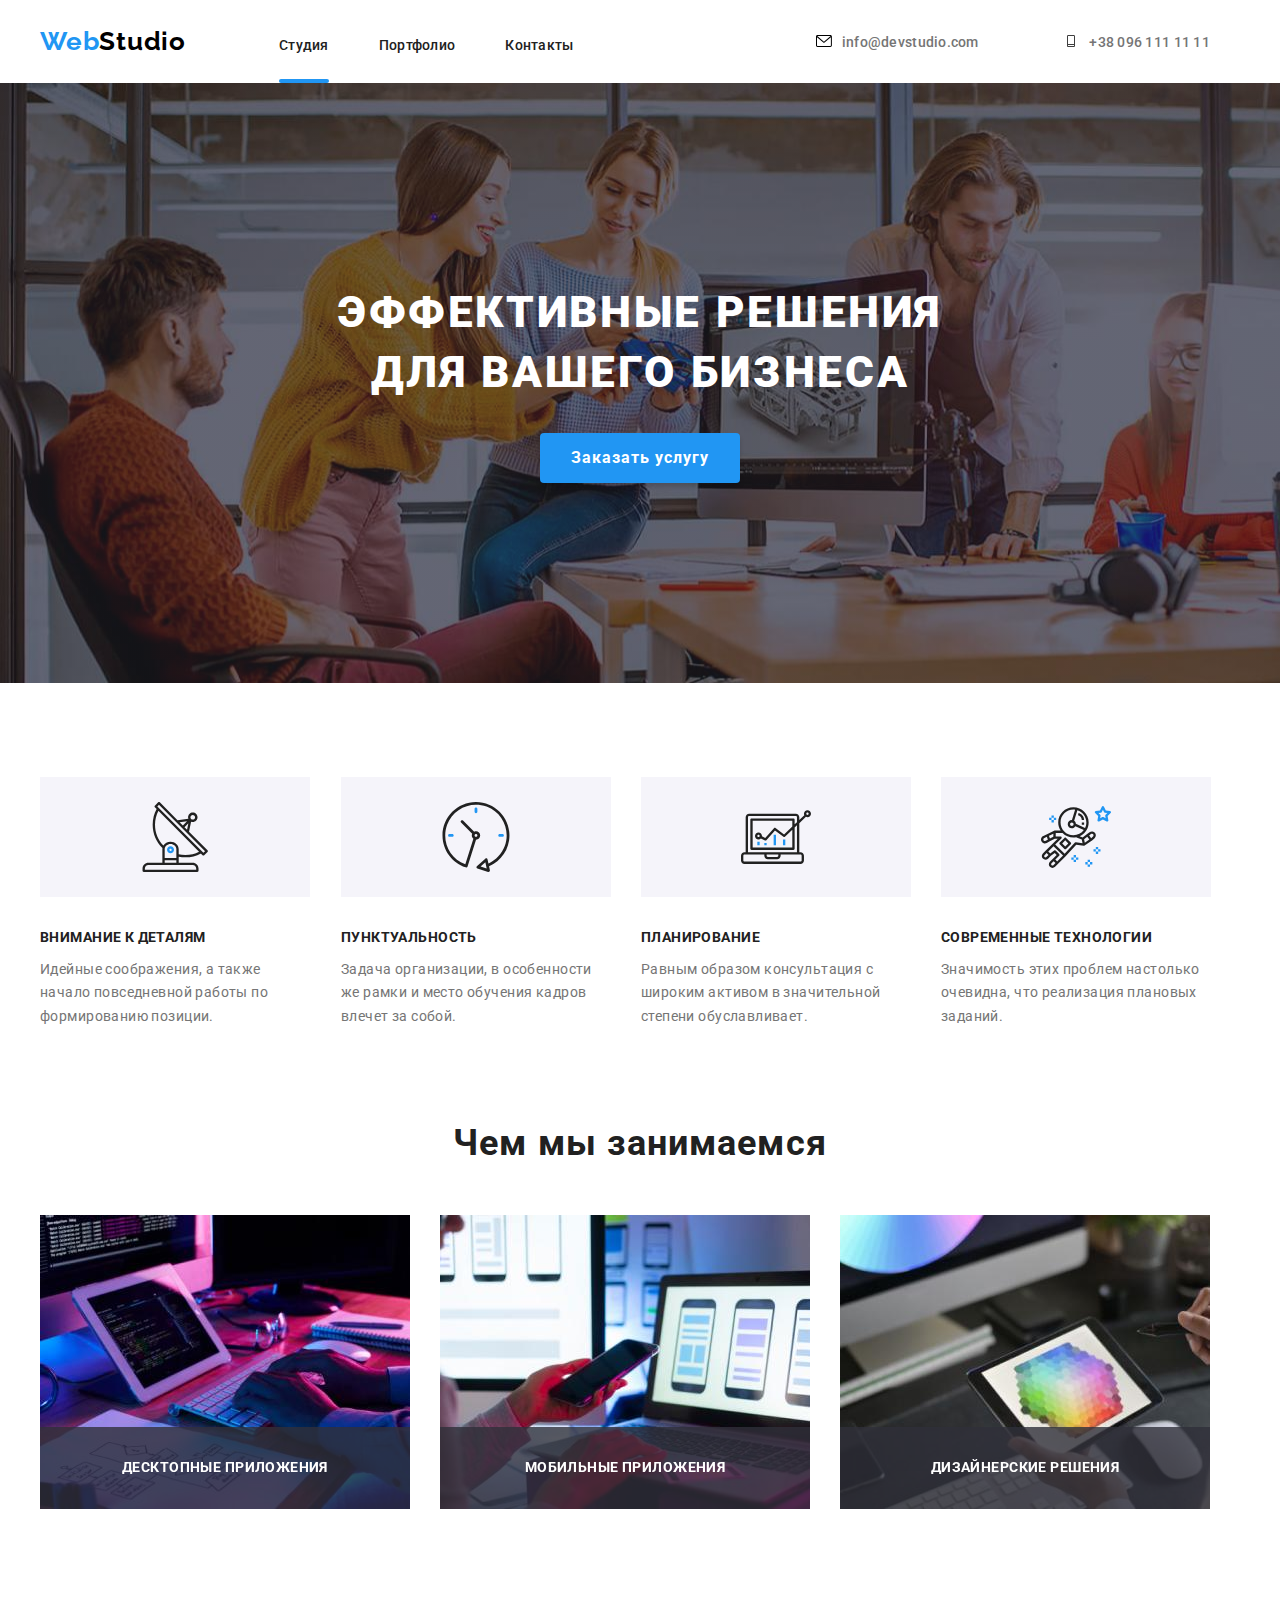
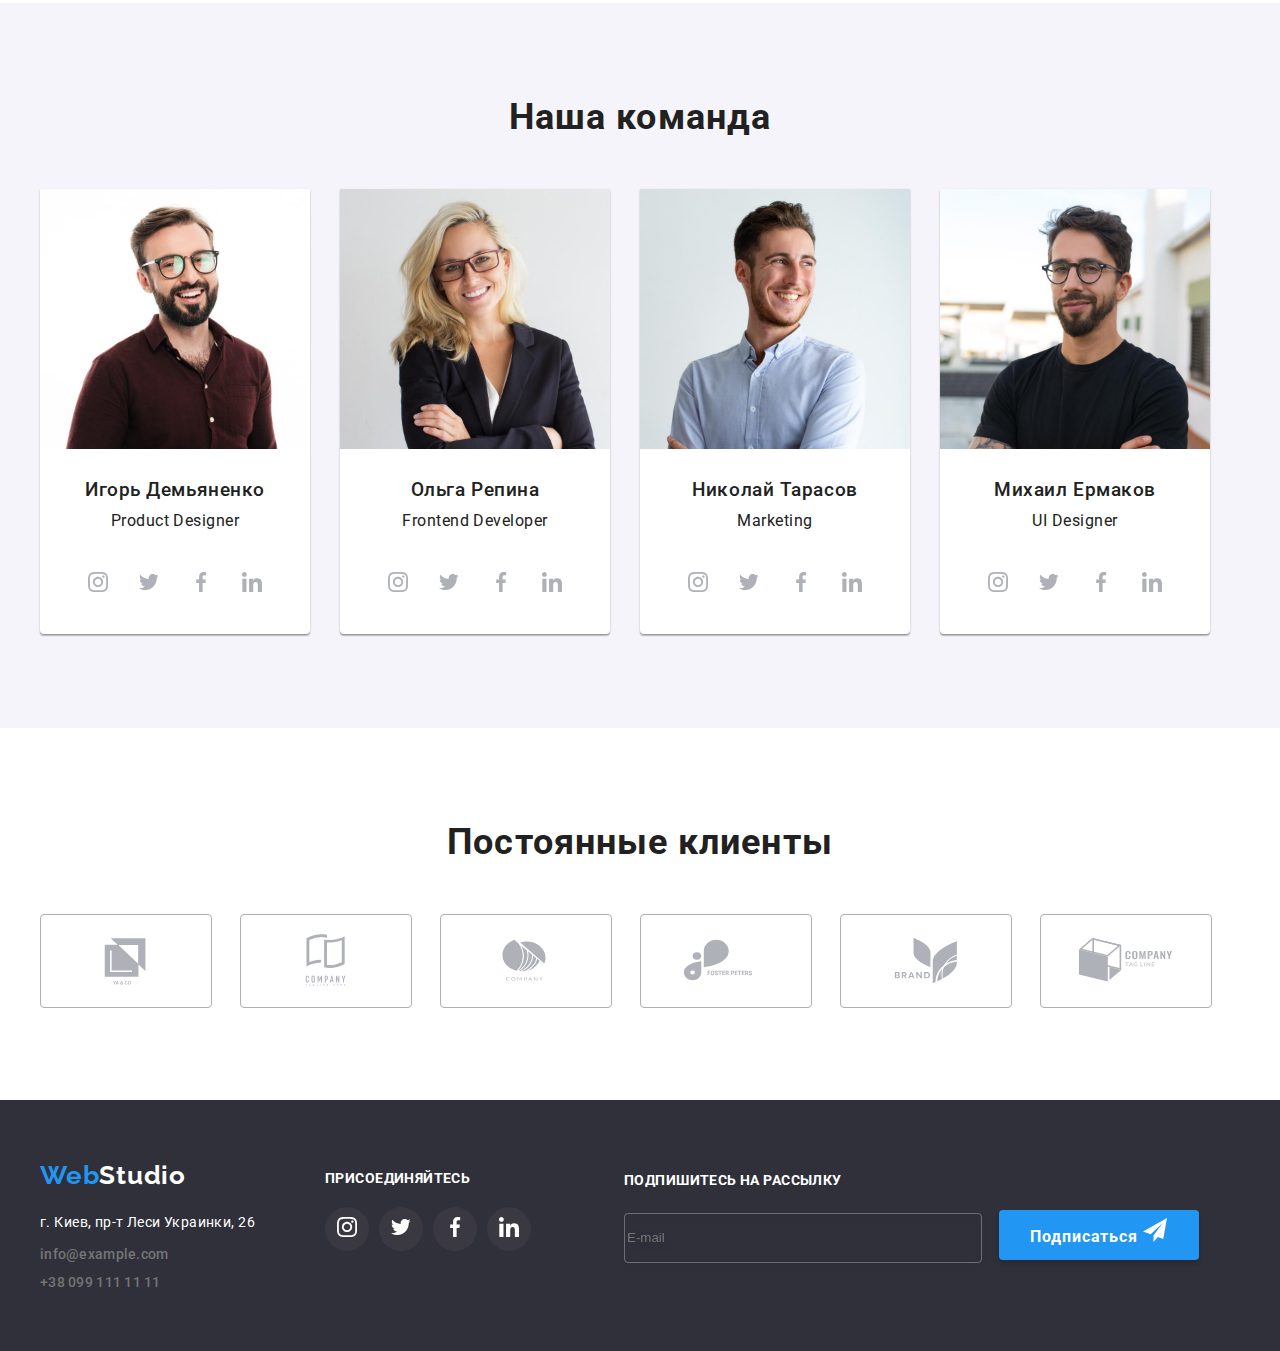
==== commit d8e160fa: "дз 6,0 в1,1" ====
--- a/index.html
+++ b/index.html
@@ -51,7 +51,38 @@
                     <use class="modal-icon" href="./img/icons.svg#close-black">
                     </use>
                 </svg></a>
-            </button></div>
+                
+
+
+            </button>
+            
+        <form class="modal-form" name="signup_form" autocomplete="on" novalidate>
+            <h3 class="modal-form-title" >Оставьте свои данные, мы вам перезвоним</h3>
+            
+    <label class="modal-form-label" for="name">
+    Имя</label>
+    <input class="form-label" type="name" name="name" id="name" />
+  
+
+    <label class="modal-form-label" for="tel">
+    Телефон</label>
+    <input class="form-label" type="tel" name="tel" />
+    
+    <label class="modal-form-label" for="email">
+    Почта</label>
+    <input class="form-label" type="email" name="email" id="email" /> 
+    
+    <label class="modal-form-label" for="coment">
+    Комментарий 
+    <textarea class="form-label-coment" name="Комментарий" id="coment" cols="30" rows="10" placeholder="Введите текст" ></textarea>
+    </label>
+
+    <label class="form-label-check"><input  type="checkbox" name="contract" value="contract" />
+    Соглашаюсь с рассылкой и принимаю <span class="form-label-check-link"> "Условия договора"</span></label>
+    
+  <button class="bnt-modal-form" type="submit">Отправить</button>
+</form>
+        </div>
             </div>
         </section>
         <!--section peculiarity-->
@@ -428,15 +459,19 @@
                        </a>
                     </li>
                  </ul></div>
-        <!-- <div>
+        </div>
+        <div  class="letter">
             <h3 class="footer-link">Подпишитесь на рассылку</h3>
-        </div>
-        <div class="letter">
-            <label for="user_email">Email</label>
-  <input type="email" name="email" id="user_email" />
-            <button class="btn-footer">Подписаться</button>
-        </div>
-         -->
+        <div>
+            <!-- <label for="user_email">Email</label> -->
+  <input class="input-field" type="email" name="email" id="user_email" placeholder="E-mail" />
+            <button class="btn-footer">Подписаться
+                <svg class="btn-footer-svg">
+                    <use weight="24" height="24" href="./img/icons.svg#letter" > </use>
+                </svg>
+            </button>
+        </div>
+        
       </div>
     </footer>
   </div>
--- a/css/styles.css
+++ b/css/styles.css
@@ -287,7 +287,6 @@
     border-radius: 4px;
     
 }
-
 .btn-modal{
     display: flex;
     justify-content: center;
@@ -326,7 +325,131 @@
     width: 18px;
     height: 18px;
 }
-
+.modal-form-title{
+    margin-bottom: 12px;
+    margin-top: 0;
+    font-style: normal;
+    font-weight: 700;
+    font-size: 20px;
+    line-height: 1.15;
+    text-align: center;
+    letter-spacing: 0.03em;
+
+    color: var(--primary-title-color);
+}
+.modal-form-label{
+    
+    font-style: normal;
+    font-weight: 300;
+    font-size: 12px;
+    line-height: 1.16px;
+    /* identical to box height */
+    margin-bottom: 4px;
+    letter-spacing: 0.01em;
+
+    color: var(--secondary-title-color);
+}
+.modal-form{
+    
+    height: 500px;
+    margin-left: auto;
+    margin-right: auto;
+    margin-top: 0;
+    margin-bottom: 0;
+    padding: 0 40px 40px 40px;
+}
+.form-label{
+    display: flex;
+    flex-direction: column;
+    /* outline: 2px solid #2F303A; */
+    margin-bottom: 10px;
+    
+}
+.form-label{
+    font-family: Roboto;
+    font-style: normal;
+    font-weight: 500;
+    font-size: 12px;
+    line-height: 1.16;
+    /* identical to box height */
+    border: 1px solid rgba(33, 33, 33, 0.2);
+    box-sizing: border-box;
+    border-radius: 4px;
+    height: 40px;
+    letter-spacing: 0.01em;
+    width: 100%;
+    color: var(--secondary-title-color);
+}
+
+
+.form-label-check{
+    display: flex;
+    justify-content: center;
+    align-items: center;
+    margin-bottom: 20px;
+    font-family: Roboto;
+    font-style: normal;
+    font-weight: 300;
+    font-size: 14px;
+    line-height: 2;
+    /* identical to box height, or 171% */
+    color: var(--secondary-title-color);
+    letter-spacing: 0.03em;
+}
+.form-label-check-link{
+    color: var(--hover-effect-color);
+}
+
+textarea{
+    border: 1px solid rgba(33, 33, 33, 0.2);
+    box-sizing: border-box;
+    border-radius: 4px;
+    height: 60px;
+    resize: none;
+}
+textarea:hover,
+textarea:focus {
+  border: 1px solid var(--hover-effect-color);
+}
+.coment{
+    display: flex;
+    flex-direction: column;
+    width: 100%;
+}
+.form-label-coment{
+width: 100%;
+}
+.form-label-coment::placeholder{
+    padding: 12px 16px;
+    font-style: normal;
+    font-weight: normal;
+    font-size: 12px;
+    line-height: 1.16;
+    letter-spacing: 0.01em;
+   
+    color: rgba(117, 117, 117, 0.5);
+}
+.bnt-modal-form{
+    font-style: normal;
+    font-weight: 700;
+    font-size: 16px;
+    line-height: 1.87;
+    letter-spacing: 0.06em;
+    color: var(--adress-color);
+    display: flex;
+    justify-content: center;
+    align-items: center;
+    width: 200px;
+    height: 50px;
+    left: 700px;
+    top: 712px;
+    margin-left: auto;
+    margin-right: auto;
+    background:var(--hover-effect-color);
+    box-shadow: 0px 4px 4px rgba(0, 0, 0, 0.15);
+    border-radius: 4px;
+    border: none;
+}
 /*feature*/
 .feature{/*padding-bottom: 94px;*/
 padding-top: 94px; padding-bottom: 94px;}
@@ -694,28 +817,6 @@
     margin-bottom: 20px;
 }
 .adress-foorer-box{display: flex;}
-.footer-link{
-    color: var(--adress-color);
-}
-.btn-footer {
-    font-family: Roboto;
-    font-style: normal;
-    font-weight: 700;
-    font-size: 16px;
-    line-height: 1.87;
-    letter-spacing: 0.06em;
-    color: var(--adress-color);
-    background-color: var(--hover-effect-color);
-    box-shadow: 0px 4px 4px rgba(0, 0, 0, 0.15);
-    border-radius: 4px;
-    border: 0;
-    width: 200px;
-    height: 50px;
-}
-.btn-footer::after {
-    width: 24px;
-    height: 24px;
-    background: url(../img/icons.svg#letter);}
 
 .btn-menu-portfolio{
     display: flex;
@@ -734,10 +835,7 @@
     border-color: transparent;
        
 }
-.letter{
-    display: flex;
-
-}
+
 .btn-section{margin-right: 8px;}
 .btn-section:last-child{margin-right: 0px;}
 .galary-box{padding-top: 94px;
@@ -904,9 +1002,11 @@
     display: flex;
 }  */
 .comon{display: flex;
-flex-direction: column;}
+flex-direction: column;
+margin-right: 93px;}
 .comon-text{
     padding-bottom: 20px;
+    
     margin-bottom: 0;
     font-family: Roboto;
     font-style: normal;
@@ -975,3 +1075,63 @@
 color: rgba(255, 255, 255, 0.6);
 margin-top: 0px;
 }
+.letter {
+    display: flex;
+    flex-direction: column;
+
+
+}
+
+.input-field {
+    width: 358px;
+    height: 50px;
+    margin-right: 12px;
+    background-color: transparent;
+    border: 1px solid rgba(255, 255, 255, 0.3);
+    box-sizing: border-box;
+    filter: drop-shadow(0px 4px 4px rgba(0, 0, 0, 0.15));
+    border-radius: 4px;
+}
+
+.footer-letter {
+    display: flex;
+}
+.footer-link {
+    margin-top: 11.62px;
+    margin-bottom: 20px;
+    font-style: normal;
+    font-weight: 700;
+    font-size: 14px;
+    line-height: 1.33;
+    letter-spacing: 0.03em;
+    text-transform: uppercase;
+    justify-content: flex-start;
+    color: var(--adress-color);
+}
+
+.btn-footer {
+    /* display: flex;
+    flex-direction: column;
+     */
+    font-family: Roboto;
+    font-style: normal;
+    font-weight: 700;
+    font-size: 16px;
+    line-height: 1.87;
+    letter-spacing: 0.06em;
+    color: var(--adress-color);
+    background-color: var(--hover-effect-color);
+    box-shadow: 0px 4px 4px rgba(0, 0, 0, 0.15);
+    border-radius: 4px;
+    border: 0;
+    width: 200px;
+    height: 50px;
+}
+
+
+.btn-footer-svg{
+    border: black;
+    display: inline-block;
+    width: 24px;
+    height: 24px;
+}
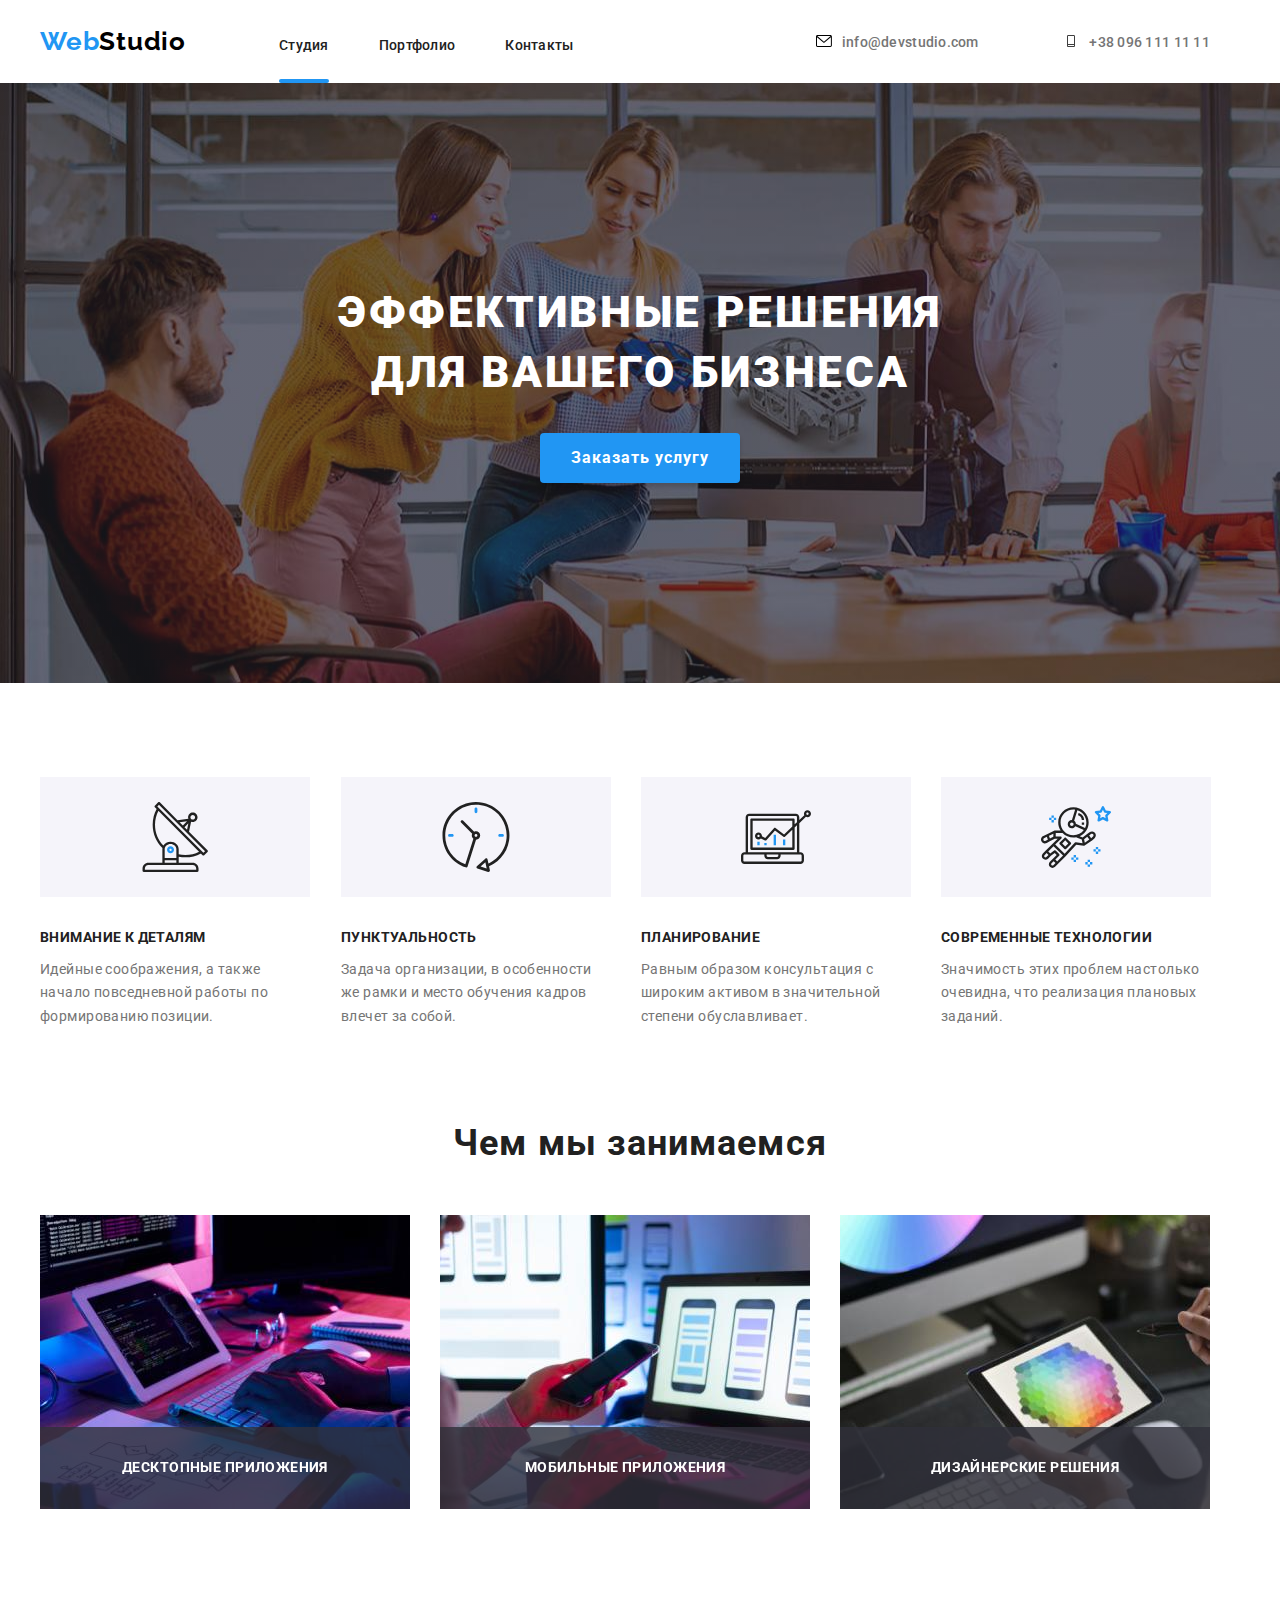
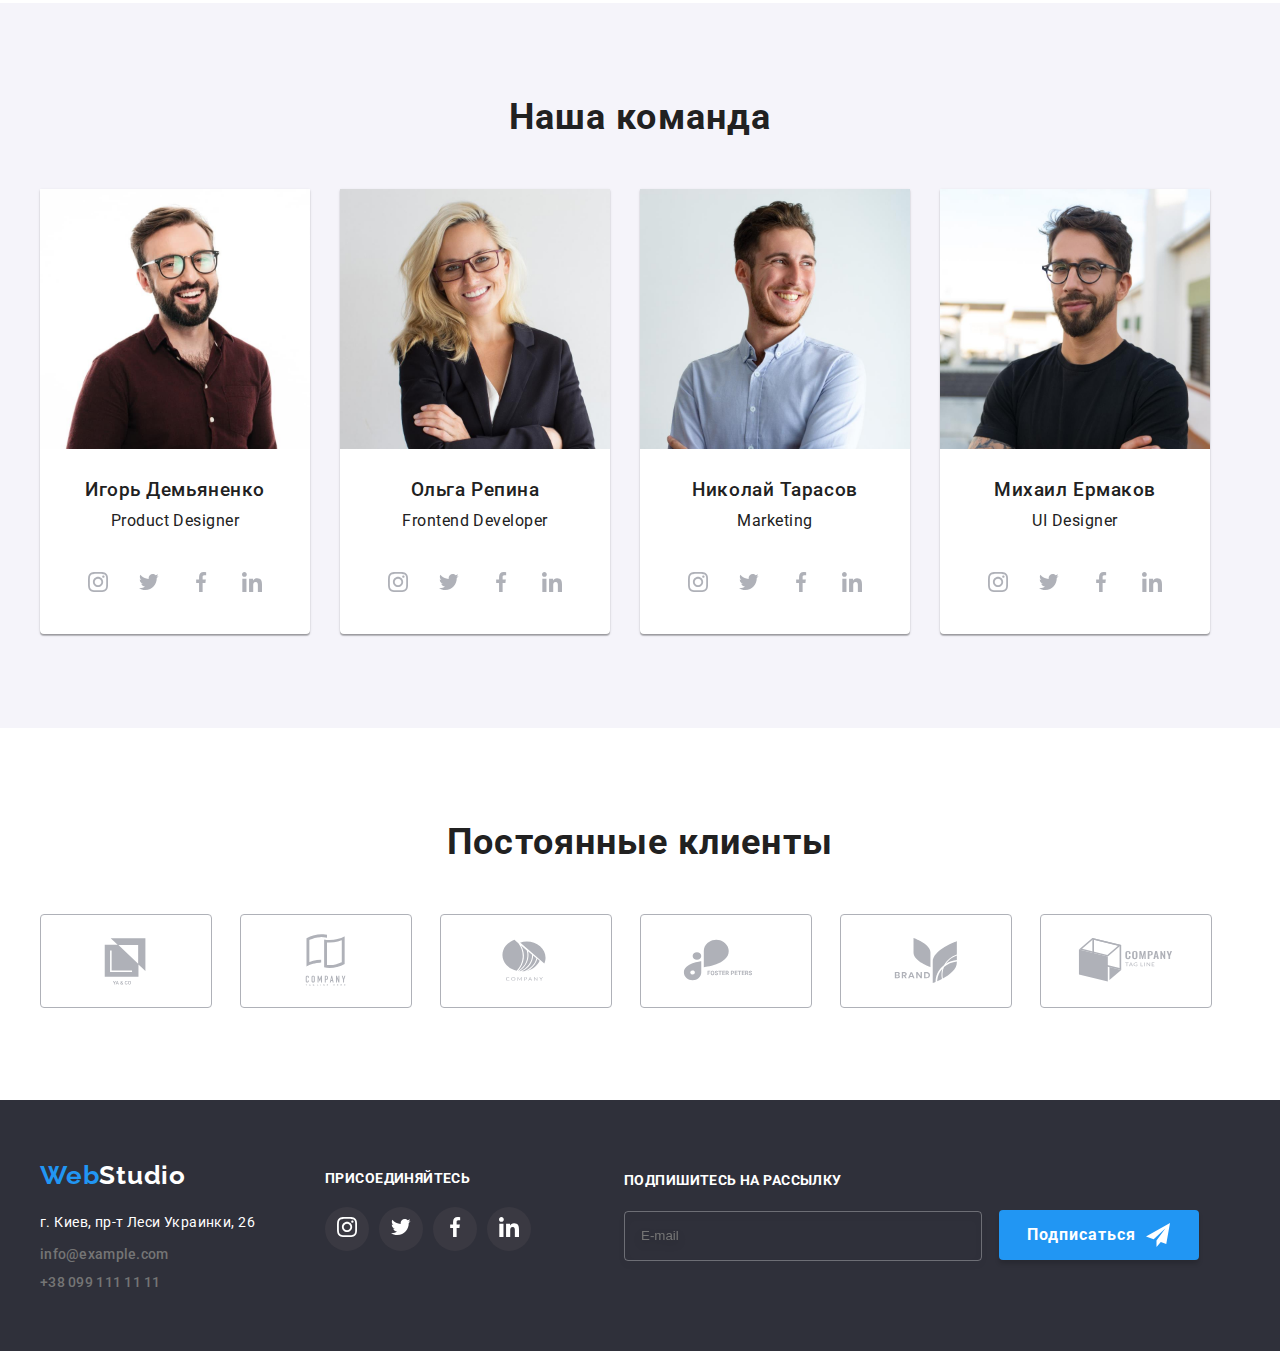
==== commit baa16840: "6-в2,0" ====
--- a/index.html
+++ b/index.html
@@ -57,30 +57,57 @@
             </button>
             
         <form class="modal-form" name="signup_form" autocomplete="on" novalidate>
-            <h3 class="modal-form-title" >Оставьте свои данные, мы вам перезвоним</h3>
-            
-    <label class="modal-form-label" for="name">
-    Имя</label>
-    <input class="form-label" type="name" name="name" id="name" />
-  
-
-    <label class="modal-form-label" for="tel">
-    Телефон</label>
-    <input class="form-label" type="tel" name="tel" />
+            <p class="modal-form-title" >Оставьте свои данные, мы вам перезвоним</p>
+          
+    <div class="modal-form-laabel-box">
+        <label class="modal-form-label" for="name">
+    Имя </label> 
+    <span class="wrapper">
+    <input class="form-label" type="name" name="name" id="name"  />
+    <svg class="modal-icon-box" style="width: 18px; height: 18px; "><use class="modal-icon-name" weight="18" height="18" href="./img/icons.svg#person-black" ></use></svg> 
+    </span>
+    </div>
+
+     <div class="modal-form-laabel-box">
+         <label class="modal-form-label" for="phone">
+    Телефон </label>
+    <span class="wrapper">
+    <input class="form-label" type="tel" name="tel" id="phone" />
+    <svg class="modal-icon-box" style="width: 18px; height: 18px; "><use class="modal-icon-name" weight="18" height="18" href="./img/icons.svg#phone-black" ></use></svg>
+    </span> 
+
+     </div>
     
-    <label class="modal-form-label" for="email">
-    Почта</label>
+    <div class="modal-form-laabel-box">
+        <label class="modal-form-label" for="email">
+    Почта </label>
+     <span class="wrapper">
     <input class="form-label" type="email" name="email" id="email" /> 
+    <svg class="modal-icon-box" style="width: 18px; height: 18px; "><use class="modal-icon-name" weight="18" height="18" href="./img/icons.svg#email-black" ></use></svg>
+    </span> 
+
+    </div>
     
-    <label class="modal-form-label" for="coment">
-    Комментарий 
-    <textarea class="form-label-coment" name="Комментарий" id="coment" cols="30" rows="10" placeholder="Введите текст" ></textarea>
-    </label>
-
-    <label class="form-label-check"><input  type="checkbox" name="contract" value="contract" />
-    Соглашаюсь с рассылкой и принимаю <span class="form-label-check-link"> "Условия договора"</span></label>
+    <div class="modal-form-laabel-box">
+        <label class="modal-form-label" for="coment">
+    Комментарий </label>
+    <span class="wrapper"> 
+    <textarea class="form-label-coment" name="Комментарий" id="coment"  placeholder="Введите текст" ></textarea>
     
-  <button class="bnt-modal-form" type="submit">Отправить</button>
+    </div>
+    
+    </span> 
+    <input  type="checkbox" name="contract" value="contract" id="check" class="form-imput-check vh"  required />
+    <label for="check" class="form-label-check">
+    <span>
+        <svg class="chek-icon" style="width: 11px; height: 8px; ">
+            <use class="" weight="11" height="8" href="./img/icons.svg#check" >
+            </use>
+        </svg>
+    </span>
+    Соглашаюсь с рассылкой и принимаю 
+    <a href="">  "Условия договора" </a> </label>
+         <button class="bnt-modal-form" type="submit">Отправить</button>
 </form>
         </div>
             </div>
@@ -464,12 +491,18 @@
             <h3 class="footer-link">Подпишитесь на рассылку</h3>
         <div>
             <!-- <label for="user_email">Email</label> -->
-  <input class="input-field" type="email" name="email" id="user_email" placeholder="E-mail" />
+            
+  <label class="footer-label">
+      <span class="foter-label-box">
+      <input class="input-field" type="email" name="email" id="user_email" placeholder="E-mail" />
             <button class="btn-footer">Подписаться
                 <svg class="btn-footer-svg">
-                    <use weight="24" height="24" href="./img/icons.svg#letter" > </use>
+                    <use weight="24" height="24" href="./img/icons.svg#letter" ></use>
                 </svg>
+            
             </button>
+  </span>
+  </label>
         </div>
         
       </div>
--- a/css/styles.css
+++ b/css/styles.css
@@ -277,8 +277,9 @@
     position: absolute;
     top: 50%;
     left: 50%;
+    padding: 40px 39px 40px 41px;
     transform: translate(-50%, -50%);
-    height: 581px;
+    min-height: 581px;
     width: 528px;
     background-color: var(--adress-color);
     box-shadow: 0px 1px 3px rgba(0, 0, 0, 0.12),
@@ -337,18 +338,37 @@
 
     color: var(--primary-title-color);
 }
+.modal-form-laabel-box{
+    margin-bottom: 10px;
+}
+.wrapper {
+    display: block;
+    position: relative;
+    margin-bottom: 10px;
+}
 .modal-form-label{
-    
+    display: block;
     font-style: normal;
     font-weight: 300;
     font-size: 12px;
     line-height: 1.16px;
     /* identical to box height */
     margin-bottom: 4px;
+    height: 12px;
+    
     letter-spacing: 0.01em;
 
     color: var(--secondary-title-color);
 }
+.modal-icon-box{
+    position: absolute;
+    top: 50%;
+    left: 15px;
+    transform: translateY(-50%);
+    /* left: 15px; */
+    /* z-index: 1; */
+}
+
 .modal-form{
     
     height: 500px;
@@ -356,16 +376,18 @@
     margin-right: auto;
     margin-top: 0;
     margin-bottom: 0;
-    padding: 0 40px 40px 40px;
-}
+    /* padding: 0 40px 40px 40px; */
+}
+
 .form-label{
     display: flex;
     flex-direction: column;
     /* outline: 2px solid #2F303A; */
-    margin-bottom: 10px;
-    
-}
-.form-label{
+    
+    height: 40px;
+    padding-left: 42px;
+    padding-right: 20px;
+    outline: none;
     font-family: Roboto;
     font-style: normal;
     font-weight: 500;
@@ -373,20 +395,32 @@
     line-height: 1.16;
     /* identical to box height */
     border: 1px solid rgba(33, 33, 33, 0.2);
+    box-flex-group: transparent;
     box-sizing: border-box;
     border-radius: 4px;
-    height: 40px;
+    
     letter-spacing: 0.01em;
     width: 100%;
     color: var(--secondary-title-color);
-}
-
+    transition-property: fill,
+    background-color,
+    border;
+    transition-duration: 250ms;
+    transition-timing-function: cubic-bezier(0.4, 0, 0.2, 1);
+}
+.form-label:focus{
+    border: 1px solid var(--hover-effect-color);
+}
+
+.form-label:focus+.modal-icon-box{
+    fill: var(--hover-effect-color);
+}
 
 .form-label-check{
     display: flex;
     justify-content: center;
     align-items: center;
-    margin-bottom: 20px;
+    /* margin-bottom: 20px; */
     font-family: Roboto;
     font-style: normal;
     font-weight: 300;
@@ -395,19 +429,53 @@
     /* identical to box height, or 171% */
     color: var(--secondary-title-color);
     letter-spacing: 0.03em;
-}
-.form-label-check-link{
-    color: var(--hover-effect-color);
+    transition-property: fill,
+    border;
+    transition-duration: 250ms;
+    transition-timing-function: cubic-bezier(0.4, 0, 0.2, 1);
+}
+.form-label-check span{
+    display: flex;
+    align-items: center;
+    justify-content: center;
+    width: 16px;
+    height: 15px;
+    border: 1px solid var(--primary-title-color);
+    border-radius: 3px;
+    margin-right: 7px;
+    transition-property: fill,
+    border;
+    transition-duration: 250ms;
+    transition-timing-function: cubic-bezier(0.4, 0, 0.2, 1);
+    
+}
+.form-imput-check:checked + .form-label-check span{
+    background-color: var(--hover-effect-color);
+    border-color: var(--hover-effect-color);
+}
+.vh{
+    position: absolute;
+    width: 1px;
+    height: 1px;
+    margin: -1px;
+    padding: 0;
+    overflow: hidden;
+    border: 0;
+    clip: rect(0 0 0 0);
 }
 
 textarea{
     border: 1px solid rgba(33, 33, 33, 0.2);
     box-sizing: border-box;
+    padding: 12px 16px;
     border-radius: 4px;
-    height: 60px;
+    height: 120px;
     resize: none;
-}
-textarea:hover,
+    transition-property: border;
+    transition-duration: 250ms;
+    transition-timing-function: cubic-bezier(0.4, 0, 0.2, 1);
+}
+/* textarea:hover, */
 textarea:focus {
   border: 1px solid var(--hover-effect-color);
 }
@@ -417,6 +485,7 @@
     width: 100%;
 }
 .form-label-coment{
+    outline: none;
 width: 100%;
 }
 .form-label-coment::placeholder{
@@ -445,6 +514,7 @@
     top: 712px;
     margin-left: auto;
     margin-right: auto;
+    margin-top: 30px;
     background:var(--hover-effect-color);
     box-shadow: 0px 4px 4px rgba(0, 0, 0, 0.15);
     border-radius: 4px;
@@ -1081,16 +1151,24 @@
 
 
 }
-
+.footer-label{
+    display: flex;
+    align-items: center;
+}
+.foter-label-box{
+    align-items: center;
+}
 .input-field {
     width: 358px;
     height: 50px;
     margin-right: 12px;
+    padding: 15px 16px;
     background-color: transparent;
     border: 1px solid rgba(255, 255, 255, 0.3);
     box-sizing: border-box;
     filter: drop-shadow(0px 4px 4px rgba(0, 0, 0, 0.15));
     border-radius: 4px;
+    outline: none;
 }
 
 .footer-letter {
@@ -1113,6 +1191,9 @@
     /* display: flex;
     flex-direction: column;
      */
+    display: inline-flex;
+    align-items: center;
+    justify-content: center;
     font-family: Roboto;
     font-style: normal;
     font-weight: 700;
@@ -1130,8 +1211,15 @@
 
 
 .btn-footer-svg{
-    border: black;
-    display: inline-block;
+    margin-left: 10px;
+    /* margin-top: 13px; */
     width: 24px;
     height: 24px;
-}
+    right: 22px;
+    
+  
+}
+/* .btn-footer-svg svg{
+    width: 24px;
+    height: 24px; */
+
